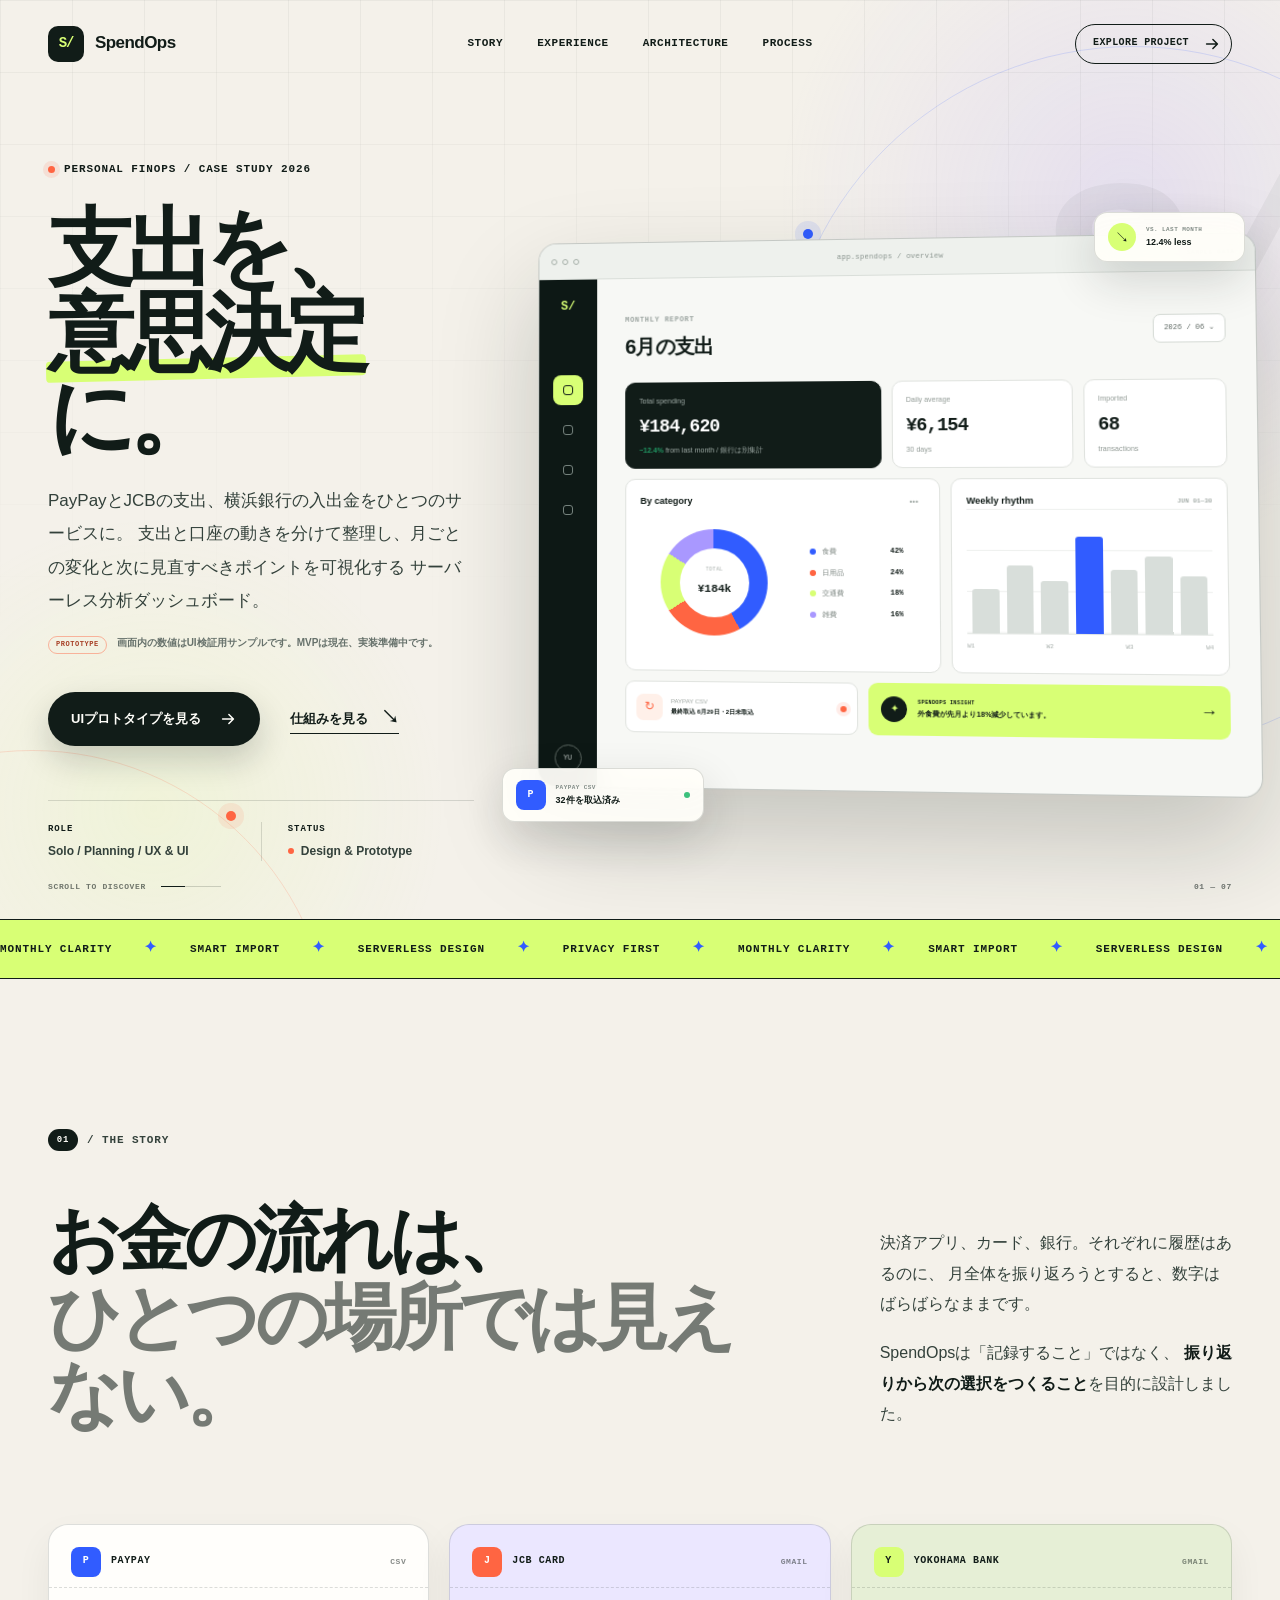
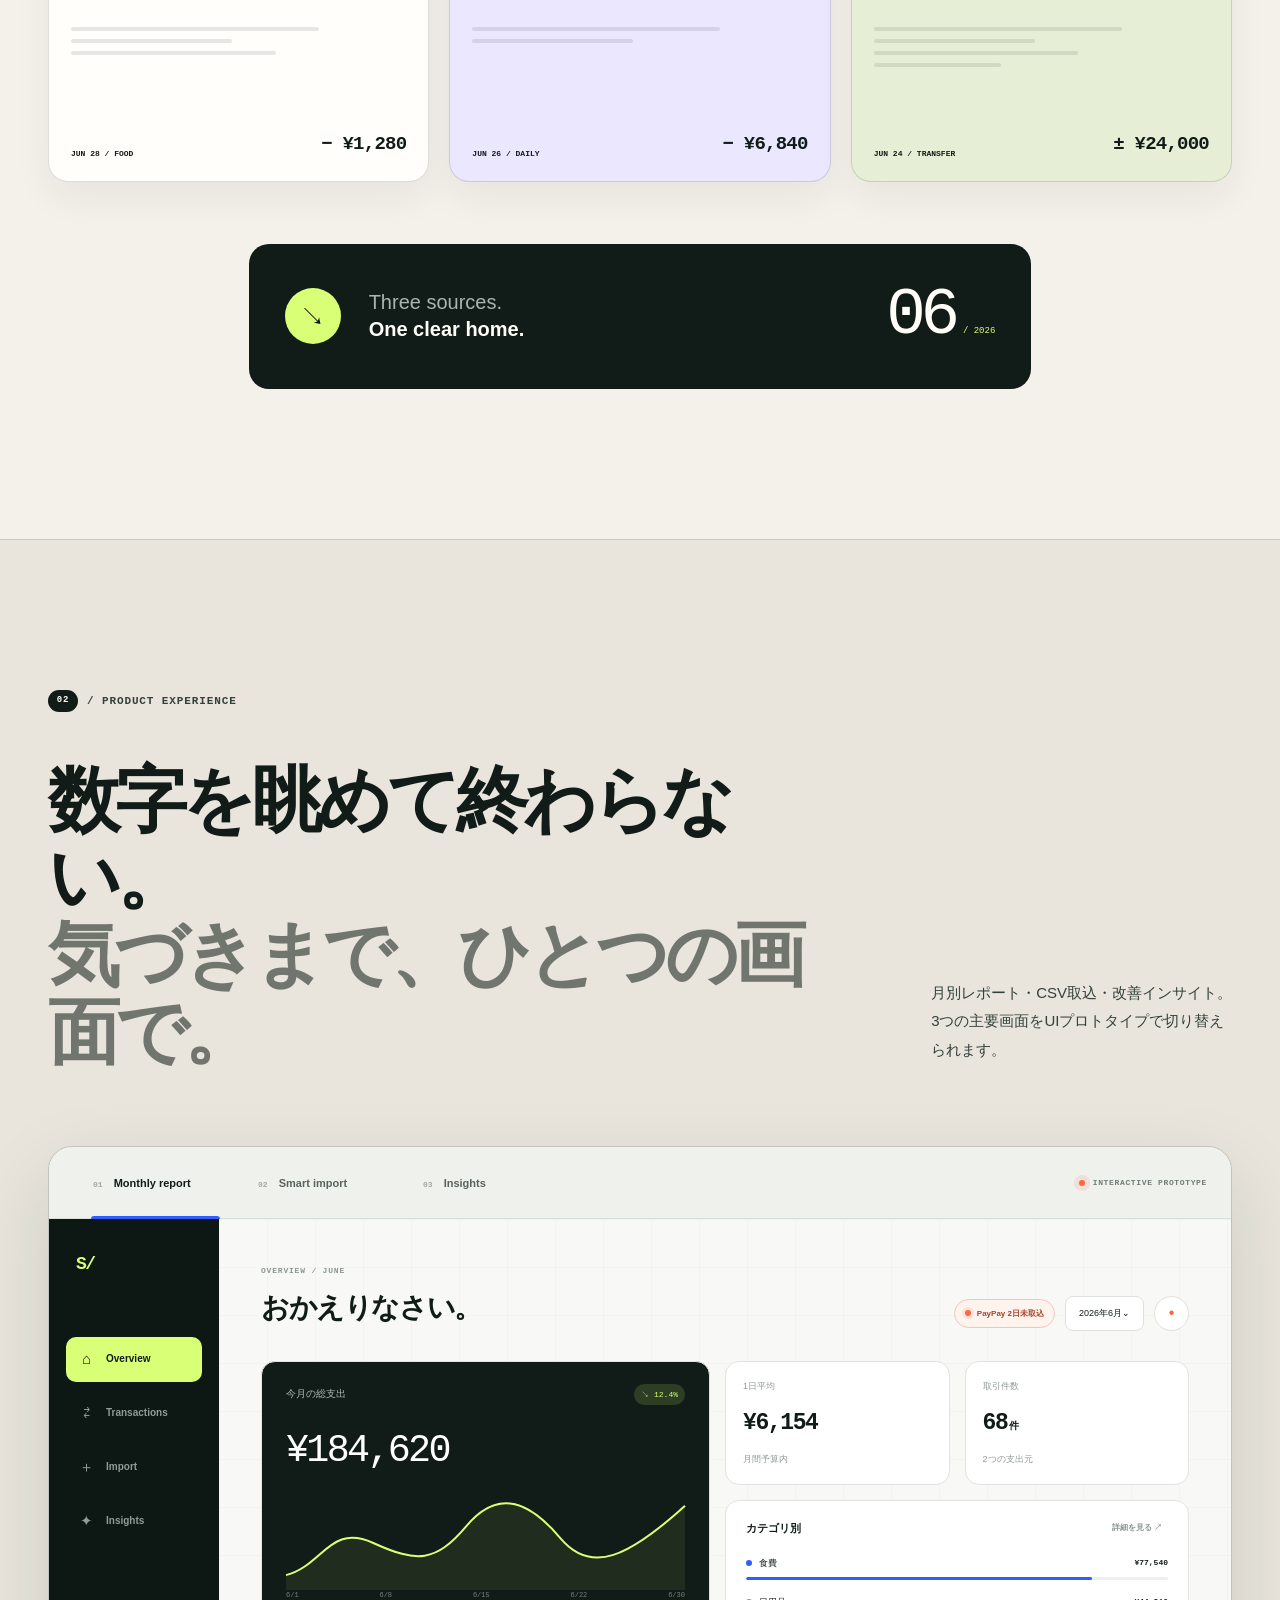
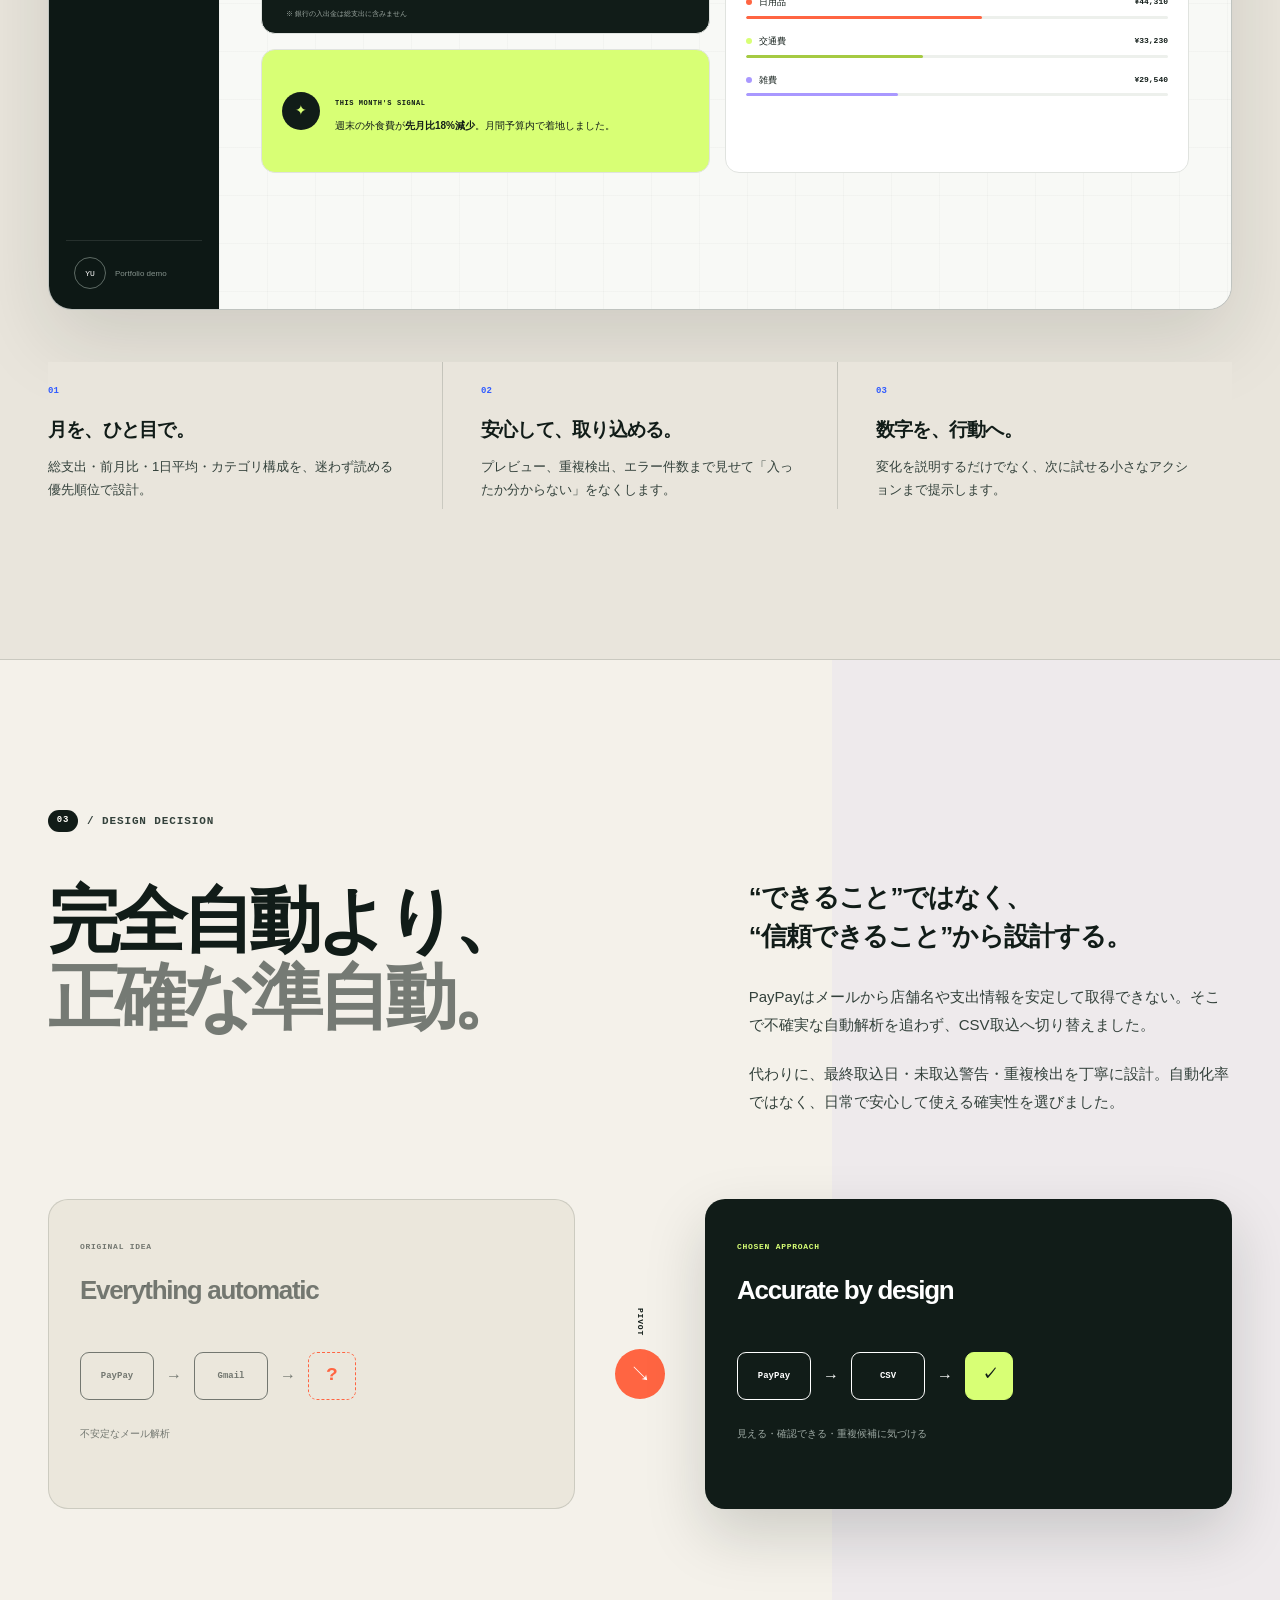
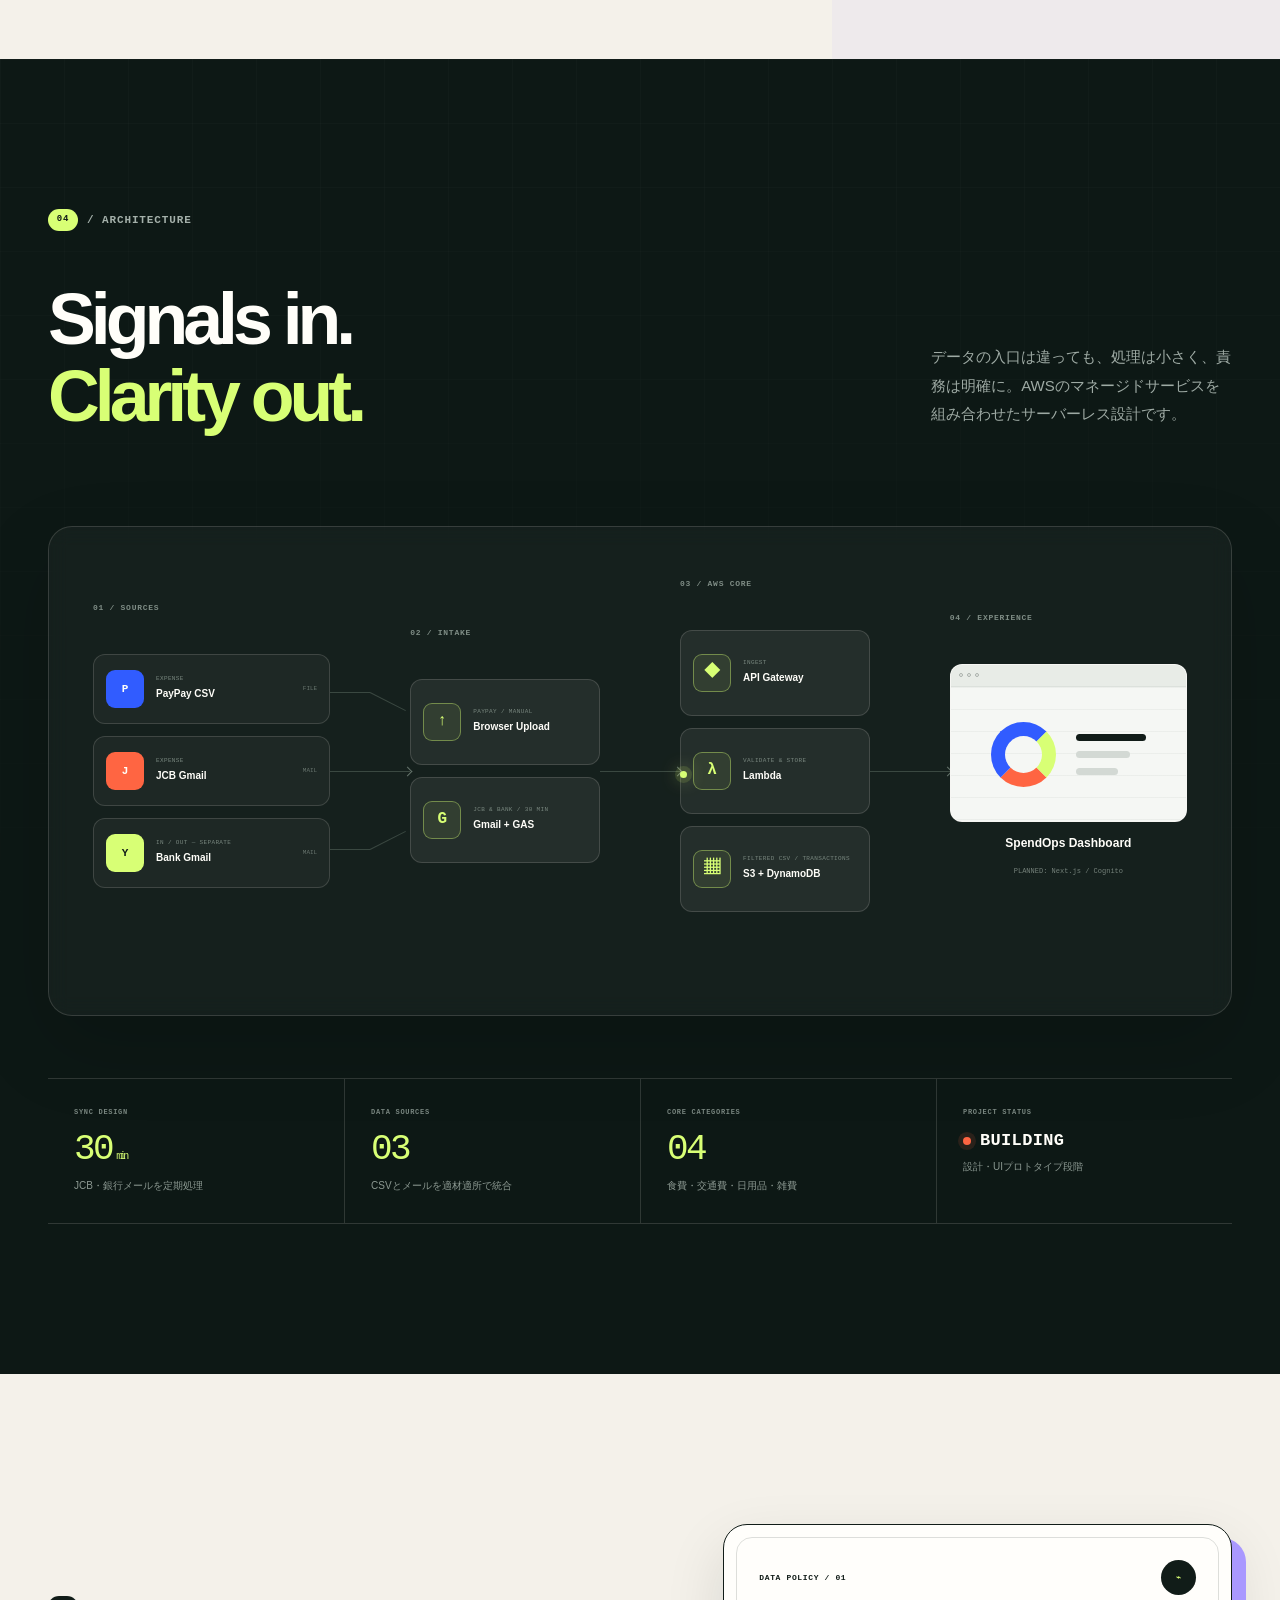
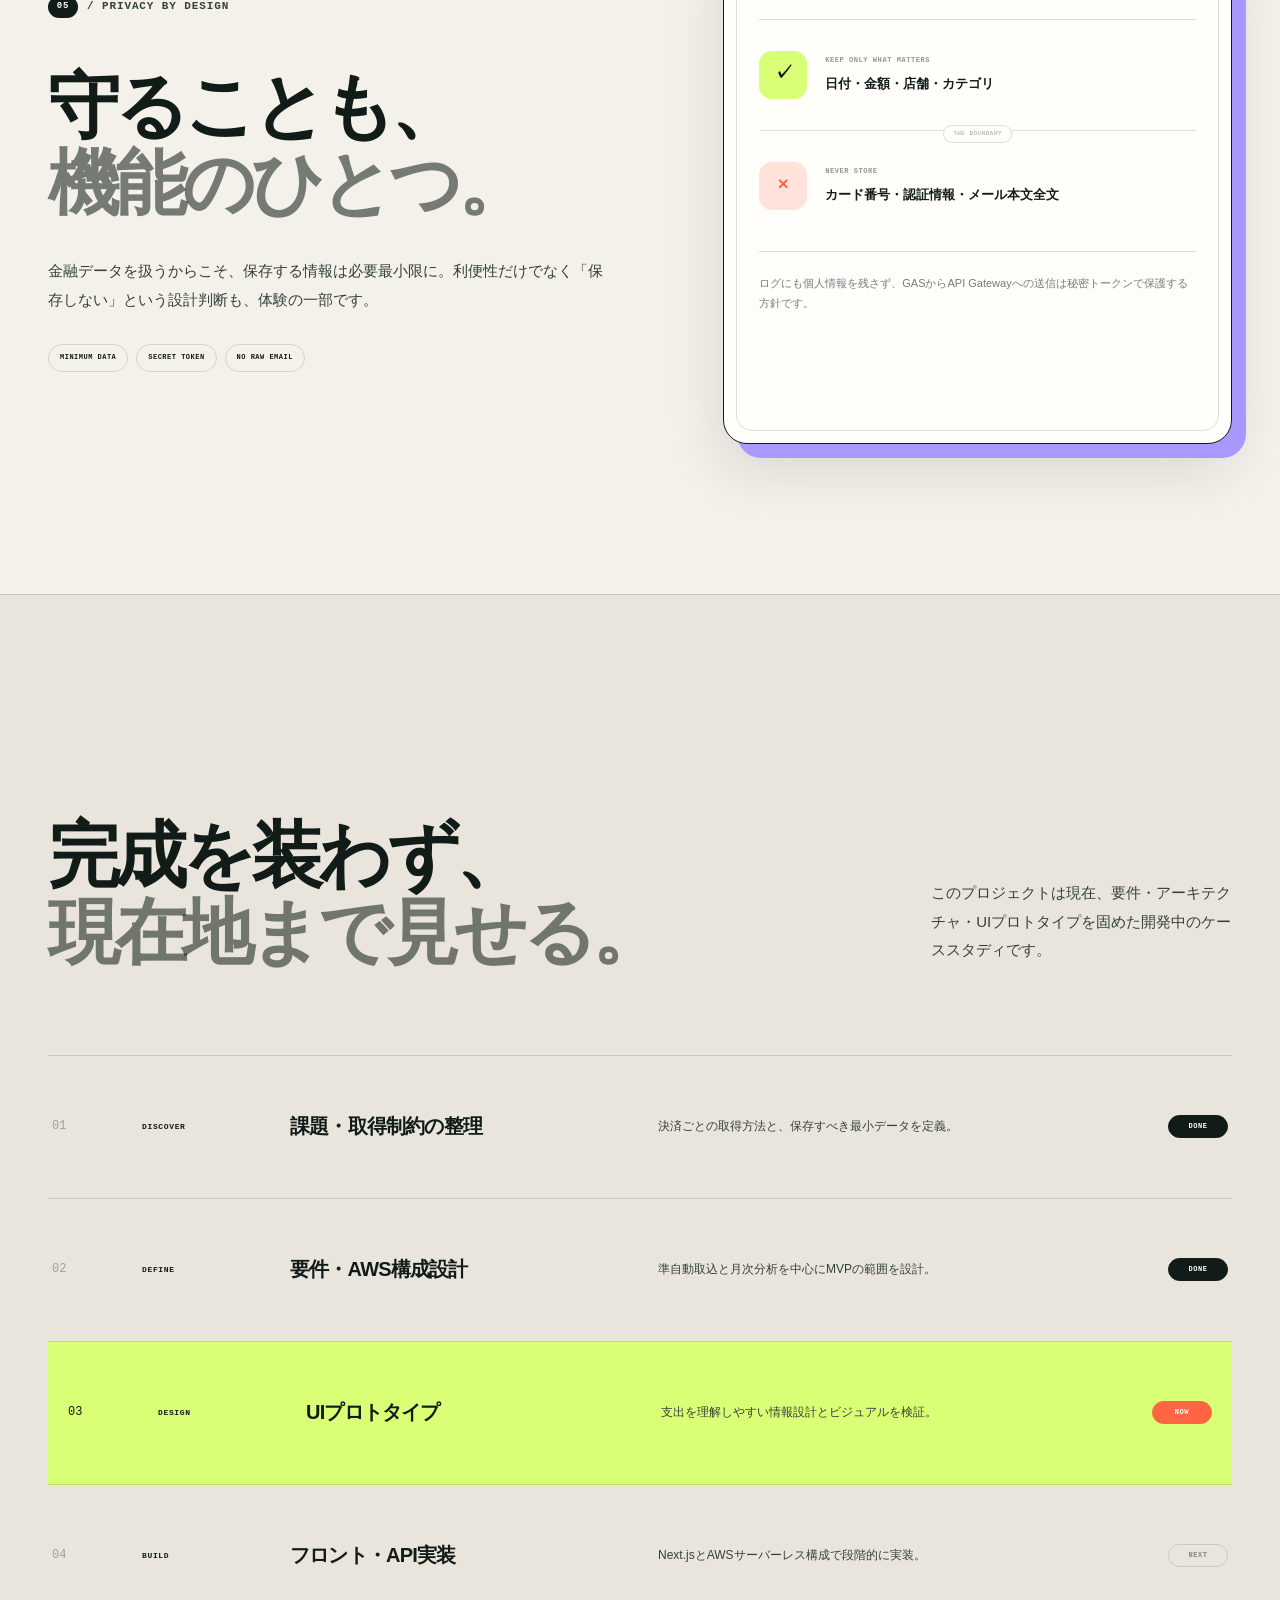
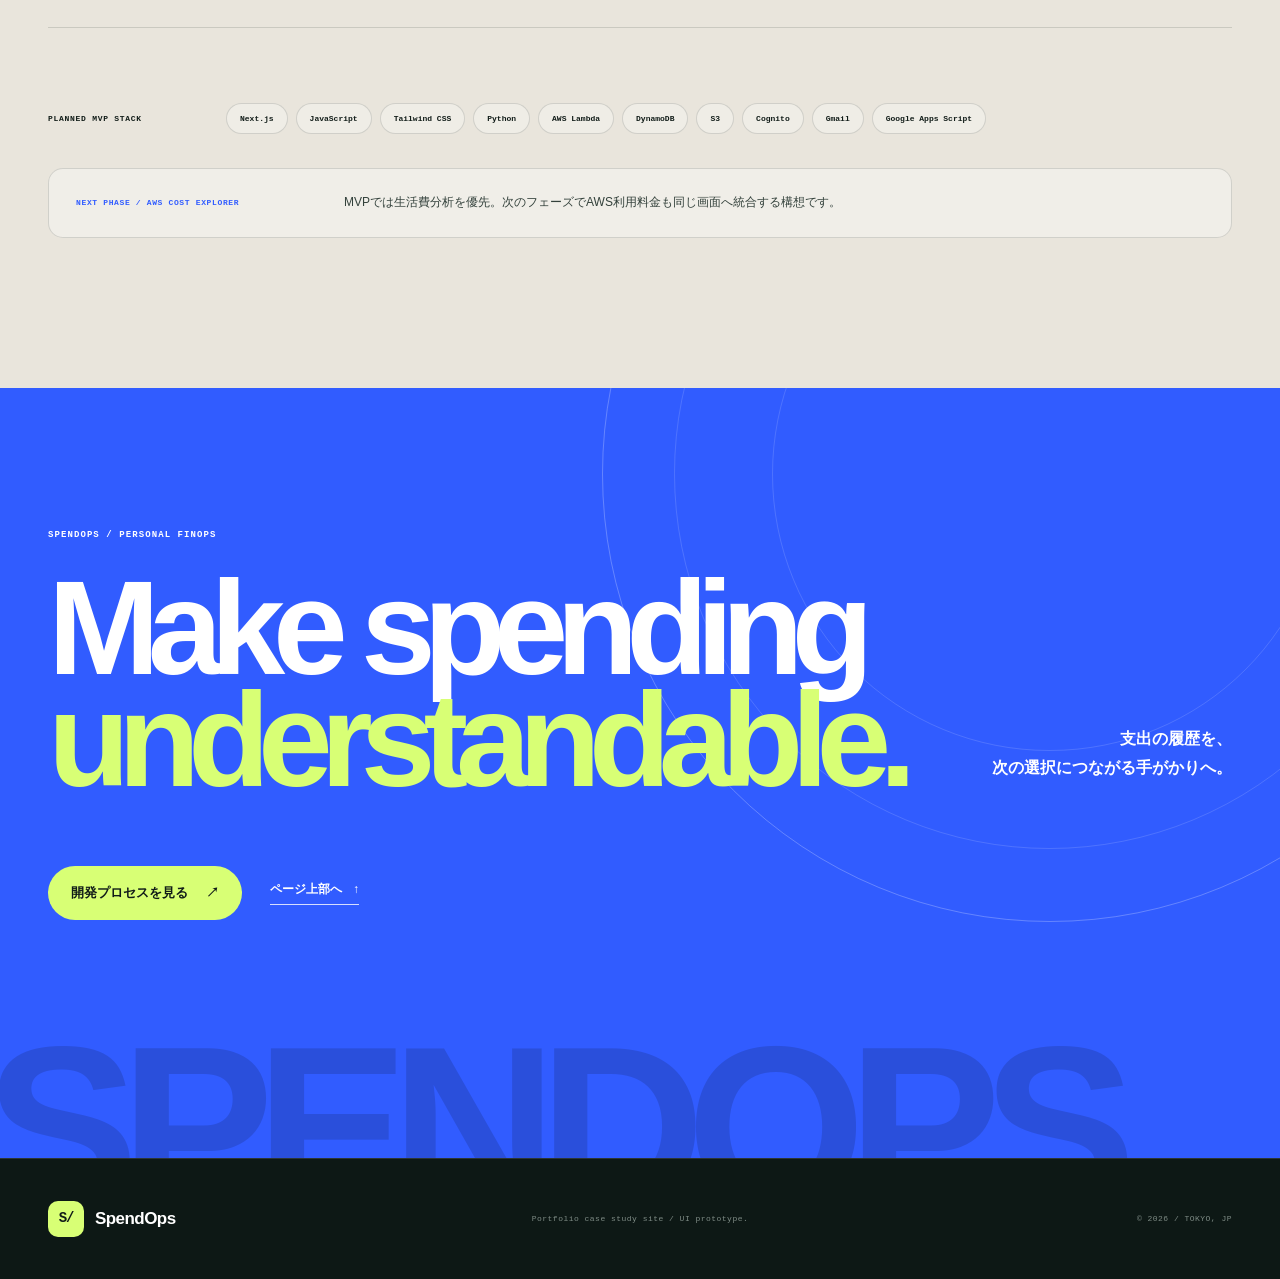
==== portfolio-site/index.html @ e534c03e "AIサイコー" ====
<!doctype html>
<html lang="ja">
  <head>
    <meta charset="UTF-8" />
    <meta name="viewport" content="width=device-width, initial-scale=1.0" />
    <meta
      name="description"
      content="SpendOps Dashboard — 散らばる決済データをひとつに集約し、月ごとの傾向と次の一手を可視化する支出分析ダッシュボード。"
    />
    <meta name="theme-color" content="#f4f1ea" />
    <title>SpendOps Dashboard — Portfolio Case Study</title>
    <link rel="icon" href="data:image/svg+xml,%3Csvg xmlns='http://www.w3.org/2000/svg' viewBox='0 0 64 64'%3E%3Crect width='64' height='64' rx='16' fill='%23111c18'/%3E%3Cpath d='M17 20h30v8H27v6h16v8H27v6h20v8H17V20Z' fill='%23d8ff75'/%3E%3C/svg%3E" />
    <link rel="stylesheet" href="./styles.css" />
    <script src="./script.js" defer></script>
  </head>
  <body>
    <a class="skip-link" href="#main">本文へ移動</a>

    <header class="site-header" data-header>
      <a class="brand" href="#top" aria-label="SpendOps ページ上部へ">
        <span class="brand-mark" aria-hidden="true">S/</span>
        <span class="brand-name">SpendOps</span>
      </a>

      <nav class="global-nav" id="primary-navigation" aria-label="メインナビゲーション" data-nav>
        <a href="#story">Story</a>
        <a href="#experience">Experience</a>
        <a href="#architecture">Architecture</a>
        <a href="#process">Process</a>
      </nav>

      <a class="header-cta" href="#experience">
        <span>Explore project</span>
        <svg viewBox="0 0 20 20" aria-hidden="true">
          <path d="M4 10h11M11 5l5 5-5 5" />
        </svg>
      </a>

      <button class="menu-button" type="button" aria-label="メニューを開く" aria-expanded="false" aria-controls="primary-navigation" data-menu-button>
        <span></span><span></span>
      </button>
    </header>

    <main id="main">
      <section class="hero" id="top" aria-labelledby="hero-title">
        <div class="hero-grid" aria-hidden="true"></div>
        <div class="hero-orbit hero-orbit-one" aria-hidden="true"></div>
        <div class="hero-orbit hero-orbit-two" aria-hidden="true"></div>

        <div class="shell hero-layout">
          <div class="hero-copy">
            <div class="eyebrow hero-enter" style="--delay: 0ms">
              <span class="status-dot"></span>
              PERSONAL FINOPS / CASE STUDY 2026
            </div>

            <h1 id="hero-title" class="hero-title hero-enter" style="--delay: 80ms">
              支出を、<br />
              <span class="title-accent">意思決定</span>に。
            </h1>

            <p class="hero-lead hero-enter" style="--delay: 160ms">
              PayPayとJCBの支出、横浜銀行の入出金をひとつのサービスに。
              支出と口座の動きを分けて整理し、月ごとの変化と次に見直すべきポイントを可視化する
              サーバーレス分析ダッシュボード。
            </p>

            <p class="prototype-note hero-enter" style="--delay: 200ms">
              <span>PROTOTYPE</span> 画面内の数値はUI検証用サンプルです。MVPは現在、実装準備中です。
            </p>

            <div class="hero-actions hero-enter" style="--delay: 240ms">
              <a class="button button-dark" href="#experience">
                UIプロトタイプを見る
                <svg viewBox="0 0 20 20" aria-hidden="true"><path d="M4 10h11M11 5l5 5-5 5" /></svg>
              </a>
              <a class="text-link" href="#architecture">
                <span>仕組みを見る</span>
                <span class="text-link-arrow" aria-hidden="true">↘</span>
              </a>
            </div>

            <dl class="hero-meta hero-enter" style="--delay: 320ms">
              <div>
                <dt>ROLE</dt>
                <dd>Solo / Planning / UX &amp; UI</dd>
              </div>
              <div>
                <dt>STATUS</dt>
                <dd><span class="mini-status"></span> Design &amp; Prototype</dd>
              </div>
            </dl>
          </div>

          <div class="hero-stage hero-enter" style="--delay: 180ms">
            <div class="stage-letter" aria-hidden="true">S/</div>

            <article class="dashboard-window" aria-label="SpendOpsの月別レポート画面サンプル">
              <div class="window-topbar">
                <div class="window-dots" aria-hidden="true"><span></span><span></span><span></span></div>
                <span class="window-address">app.spendops / overview</span>
                <span class="sample-pill">SAMPLE DATA</span>
              </div>

              <div class="dashboard-body">
                <aside class="dashboard-sidebar" aria-hidden="true">
                  <div class="dash-logo">S/</div>
                  <div class="dash-nav">
                    <span class="is-active"><i></i></span>
                    <span><i></i></span>
                    <span><i></i></span>
                    <span><i></i></span>
                  </div>
                  <div class="dash-avatar">YU</div>
                </aside>

                <div class="dashboard-main">
                  <div class="dash-heading">
                    <div>
                      <span class="dash-kicker">MONTHLY REPORT</span>
                      <h2>6月の支出</h2>
                    </div>
                    <button type="button" tabindex="-1" aria-hidden="true">2026 / 06 <span>⌄</span></button>
                  </div>

                  <div class="dash-stats">
                    <div class="dash-stat dash-stat-primary">
                      <span>Total spending</span>
                      <strong>¥184,620</strong>
                      <small><b>−12.4%</b> from last month / 銀行は別集計</small>
                    </div>
                    <div class="dash-stat">
                      <span>Daily average</span>
                      <strong>¥6,154</strong>
                      <small>30 days</small>
                    </div>
                    <div class="dash-stat">
                      <span>Imported</span>
                      <strong>68</strong>
                      <small>transactions</small>
                    </div>
                  </div>

                  <div class="dash-content-grid">
                    <div class="category-panel">
                      <div class="panel-title">
                        <span>By category</span><button type="button" tabindex="-1" aria-hidden="true">•••</button>
                      </div>
                      <div class="category-visual">
                        <div class="donut" aria-label="食費42%、日用品24%、交通費18%、雑費16%">
                          <div><small>TOTAL</small><strong>¥184k</strong></div>
                        </div>
                        <ul class="category-legend">
                          <li><i class="dot-food"></i><span>食費</span><b>42%</b></li>
                          <li><i class="dot-daily"></i><span>日用品</span><b>24%</b></li>
                          <li><i class="dot-travel"></i><span>交通費</span><b>18%</b></li>
                          <li><i class="dot-other"></i><span>雑費</span><b>16%</b></li>
                        </ul>
                      </div>
                    </div>

                    <div class="rhythm-panel">
                      <div class="panel-title"><span>Weekly rhythm</span><small>JUN 01—30</small></div>
                      <div class="mini-bars" aria-label="週ごとの支出推移">
                        <i style="--h: 40%"></i><i style="--h: 62%"></i><i style="--h: 48%"></i>
                        <i class="bar-focus" style="--h: 88%"></i><i style="--h: 58%"></i>
                        <i style="--h: 70%"></i><i style="--h: 52%"></i>
                      </div>
                      <div class="bar-labels"><span>W1</span><span>W2</span><span>W3</span><span>W4</span></div>
                    </div>
                  </div>

                  <div class="dash-bottom-row">
                    <div class="sync-card sync-card-warning">
                      <span class="sync-icon" aria-hidden="true">↻</span>
                      <span><small>PAYPAY CSV</small><b>最終取込 6月29日・2日未取込</b></span>
                      <i></i>
                    </div>
                    <div class="insight-card">
                      <span class="insight-mark" aria-hidden="true">✦</span>
                      <p><small>SPENDOPS INSIGHT</small>外食費が先月より18%減少しています。</p>
                      <span aria-hidden="true">→</span>
                    </div>
                  </div>
                </div>
              </div>
            </article>

            <div class="floating-card floating-card-source">
              <span class="source-icon source-pay">P</span>
              <span><small>PAYPAY CSV</small><strong>32件を取込済み</strong></span>
              <i></i>
            </div>

            <div class="floating-card floating-card-change">
              <span class="change-arrow">↘</span>
              <span><small>VS. LAST MONTH</small><strong>12.4% less</strong></span>
            </div>
          </div>
        </div>

        <div class="shell hero-foot">
          <span>SCROLL TO DISCOVER</span>
          <span class="scroll-line" aria-hidden="true"><i></i></span>
          <span>01 — 07</span>
        </div>
      </section>

      <div class="signal-strip" aria-label="SpendOpsの主要テーマ">
        <div class="signal-track">
          <span>MONTHLY CLARITY</span><i>✦</i><span>SMART IMPORT</span><i>✦</i>
          <span>SERVERLESS DESIGN</span><i>✦</i><span>PRIVACY FIRST</span><i>✦</i>
          <span aria-hidden="true">MONTHLY CLARITY</span><i aria-hidden="true">✦</i>
          <span aria-hidden="true">SMART IMPORT</span><i aria-hidden="true">✦</i>
          <span aria-hidden="true">SERVERLESS DESIGN</span><i aria-hidden="true">✦</i>
          <span aria-hidden="true">PRIVACY FIRST</span><i aria-hidden="true">✦</i>
        </div>
      </div>

      <section class="story section" id="story" aria-labelledby="story-title">
        <div class="shell">
          <div class="section-label reveal"><span>01</span> / THE STORY</div>
          <div class="story-heading-grid">
            <h2 id="story-title" class="display-title reveal">
              お金の流れは、<br />
              <span>ひとつの場所では見えない。</span>
            </h2>
            <div class="story-intro reveal">
              <p>
                決済アプリ、カード、銀行。それぞれに履歴はあるのに、
                月全体を振り返ろうとすると、数字はばらばらなままです。
              </p>
              <p>
                SpendOpsは「記録すること」ではなく、
                <strong>振り返りから次の選択をつくること</strong>を目的に設計しました。
              </p>
            </div>
          </div>

          <div class="fragment-grid">
            <article class="fragment-card fragment-paypay reveal">
              <div class="fragment-top"><span class="source-icon source-pay">P</span><span>PAYPAY</span><small>CSV</small></div>
              <div class="receipt-lines" aria-hidden="true"><i></i><i></i><i></i></div>
              <div class="fragment-amount"><small>JUN 28 / FOOD</small><strong>− ¥1,280</strong></div>
            </article>

            <article class="fragment-card fragment-jcb reveal">
              <div class="fragment-top"><span class="source-icon source-card">J</span><span>JCB CARD</span><small>GMAIL</small></div>
              <div class="receipt-lines" aria-hidden="true"><i></i><i></i></div>
              <div class="fragment-amount"><small>JUN 26 / DAILY</small><strong>− ¥6,840</strong></div>
            </article>

            <article class="fragment-card fragment-bank reveal">
              <div class="fragment-top"><span class="source-icon source-bank">Y</span><span>YOKOHAMA BANK</span><small>GMAIL</small></div>
              <div class="receipt-lines" aria-hidden="true"><i></i><i></i><i></i><i></i></div>
              <div class="fragment-amount"><small>JUN 24 / TRANSFER</small><strong>± ¥24,000</strong></div>
            </article>

            <div class="fragment-result reveal">
              <span class="result-arrow" aria-hidden="true">↘</span>
              <p>Three sources.<br /><strong>One clear home.</strong></p>
              <div class="result-number"><span>06</span><small>/ 2026</small></div>
            </div>
          </div>
        </div>
      </section>

      <section class="experience section" id="experience" aria-labelledby="experience-title">
        <div class="shell">
          <div class="section-label reveal"><span>02</span> / PRODUCT EXPERIENCE</div>
          <div class="experience-heading">
            <h2 id="experience-title" class="display-title reveal">数字を眺めて終わらない。<br /><span>気づきまで、ひとつの画面で。</span></h2>
            <p class="reveal">月別レポート・CSV取込・改善インサイト。<br />3つの主要画面をUIプロトタイプで切り替えられます。</p>
          </div>

          <div class="product-demo reveal" data-product-demo>
            <div class="demo-toolbar">
              <div class="demo-tabs" role="tablist" aria-label="画面サンプルの切り替え">
                <button type="button" role="tab" aria-selected="true" aria-controls="panel-report" id="tab-report" data-demo-tab="report">
                  <span>01</span> Monthly report
                </button>
                <button type="button" role="tab" aria-selected="false" aria-controls="panel-import" id="tab-import" tabindex="-1" data-demo-tab="import">
                  <span>02</span> Smart import
                </button>
                <button type="button" role="tab" aria-selected="false" aria-controls="panel-insight" id="tab-insight" tabindex="-1" data-demo-tab="insight">
                  <span>03</span> Insights
                </button>
              </div>
              <span class="prototype-label"><i></i> INTERACTIVE PROTOTYPE</span>
            </div>

            <div class="demo-canvas">
              <aside class="demo-sidebar" aria-label="アプリ内ナビゲーション（画面サンプル）">
                <div class="demo-side-brand">S/</div>
                <button class="is-active" type="button" tabindex="-1" aria-hidden="true"><span>⌂</span><small>Overview</small></button>
                <button type="button" tabindex="-1" aria-hidden="true"><span>⇄</span><small>Transactions</small></button>
                <button type="button" tabindex="-1" aria-hidden="true"><span>＋</span><small>Import</small></button>
                <button type="button" tabindex="-1" aria-hidden="true"><span>✦</span><small>Insights</small></button>
                <div class="demo-side-bottom"><span>YU</span><small>Portfolio demo</small></div>
              </aside>

              <div class="demo-screen">
                <section class="demo-panel is-active" id="panel-report" role="tabpanel" aria-labelledby="tab-report" data-demo-panel="report">
                  <div class="screen-header">
                    <div><span>OVERVIEW / JUNE</span><h3>おかえりなさい。</h3></div>
                    <div class="screen-actions"><span class="import-warning"><i></i>PayPay 2日未取込</span><button type="button" tabindex="-1" aria-hidden="true">2026年6月⌄</button><span class="bell">•</span></div>
                  </div>
                  <div class="report-grid">
                    <article class="report-total">
                      <div><span>今月の総支出</span><small class="trend-down">↘ 12.4%</small></div>
                      <strong>¥184,620</strong>
                      <div class="sparkline" aria-label="月内の支出推移"><svg viewBox="0 0 320 80" preserveAspectRatio="none"><path class="spark-fill" d="M0 68 C30 60 35 26 70 42 S120 58 145 28 S195 8 220 38 S275 53 320 12 L320 80 L0 80 Z"/><path class="spark-line" d="M0 68 C30 60 35 26 70 42 S120 58 145 28 S195 8 220 38 S275 53 320 12"/></svg></div>
                      <div class="spark-labels"><span>6/1</span><span>6/8</span><span>6/15</span><span>6/22</span><span>6/30</span></div>
                      <small class="report-scope-note">※ 銀行の入出金は総支出に含みません</small>
                    </article>
                    <article class="report-mini"><span>1日平均</span><strong>¥6,154</strong><small>月間予算内</small></article>
                    <article class="report-mini"><span>取引件数</span><strong>68<em>件</em></strong><small>2つの支出元</small></article>
                    <article class="report-categories">
                      <div class="card-heading"><span>カテゴリ別</span><button type="button" tabindex="-1" aria-hidden="true">詳細を見る ↗</button></div>
                      <div class="category-list">
                        <div><span><i class="cat-food"></i>食費</span><b>¥77,540</b><em style="--w: 82%"></em></div>
                        <div><span><i class="cat-daily"></i>日用品</span><b>¥44,310</b><em style="--w: 56%"></em></div>
                        <div><span><i class="cat-travel"></i>交通費</span><b>¥33,230</b><em style="--w: 42%"></em></div>
                        <div><span><i class="cat-other"></i>雑費</span><b>¥29,540</b><em style="--w: 36%"></em></div>
                      </div>
                    </article>
                    <article class="report-insight">
                      <span class="insight-mark">✦</span>
                      <div><small>THIS MONTH'S SIGNAL</small><p>週末の外食費が<strong>先月比18%減少</strong>。月間予算内で着地しました。</p></div>
                    </article>
                  </div>
                </section>

                <section class="demo-panel" id="panel-import" role="tabpanel" aria-labelledby="tab-import" data-demo-panel="import" hidden>
                  <div class="screen-header">
                    <div><span>DATA / IMPORT</span><h3>PayPay CSVを取り込む</h3></div>
                    <span class="import-history-link">取込履歴 12件 ↗</span>
                  </div>
                  <div class="import-layout">
                    <div class="drop-zone">
                      <div class="upload-illustration" aria-hidden="true"><span>CSV</span><i>↑</i></div>
                      <h4>ファイルをドロップ</h4>
                      <p>または、ファイルを選択してください</p>
                      <button type="button" tabindex="-1" aria-hidden="true">CSVを選択</button>
                      <small>PAYPAY TRANSACTION CSV</small>
                    </div>
                    <div class="import-guide">
                      <span>BEFORE YOU IMPORT</span>
                      <h4>取り込む前に、<br />内容を確認できます。</h4>
                      <ul><li><i>✓</i> 日付・金額・店舗名をプレビュー</li><li><i>✓</i> 重複候補を自動検出</li><li><i>✓</i> エラー行だけを切り分け</li></ul>
                    </div>
                    <div class="import-status-row">
                      <article><span class="status-symbol success">✓</span><span><small>SUCCESS</small><strong>32</strong></span><em>取込成功</em></article>
                      <article><span class="status-symbol duplicate">≋</span><span><small>DUPLICATE</small><strong>3</strong></span><em>重複候補を検出</em></article>
                      <article><span class="status-symbol error">!</span><span><small>ERROR</small><strong>1</strong></span><em>要確認</em></article>
                    </div>
                  </div>
                </section>

                <section class="demo-panel" id="panel-insight" role="tabpanel" aria-labelledby="tab-insight" data-demo-panel="insight" hidden>
                  <div class="screen-header">
                    <div><span>ANALYSIS / SIGNALS</span><h3>今月の気づき</h3></div>
                    <span class="analysis-period">JUN 01 — 30</span>
                  </div>
                  <div class="insights-layout">
                    <article class="insight-hero-card">
                      <div class="insight-orb"><span>−18%</span><small>DINING OUT</small></div>
                      <div><span>GOOD SIGNAL</span><h4>外食費が、<br />いいペースです。</h4><p>先月の同じ時点と比べて、外食費が¥8,420減少しています。</p></div>
                    </article>
                    <article class="insight-action-card">
                      <span>NEXT ACTION</span><h4>次月は週2回の自炊で、<br />月間目標へ。</h4><div class="goal-meter"><i></i></div><div><small>6月 ¥77,540</small><small>7月目標 ¥72,000</small></div>
                    </article>
                    <article class="insight-pattern-card">
                      <div class="card-heading"><span>支出のリズム</span><small>WEEKLY</small></div>
                      <div class="pattern-days"><i style="--v:.4"><small>M</small></i><i style="--v:.56"><small>T</small></i><i style="--v:.35"><small>W</small></i><i style="--v:.65"><small>T</small></i><i style="--v:.82"><small>F</small></i><i class="peak" style="--v:1"><small>S</small></i><i style="--v:.7"><small>S</small></i></div>
                      <p>土曜日の支出が平均より<strong>24%高い</strong>傾向です。</p>
                    </article>
                  </div>
                </section>
              </div>
            </div>
          </div>

          <div class="feature-notes">
            <article class="reveal"><span>01</span><h3>月を、ひと目で。</h3><p>総支出・前月比・1日平均・カテゴリ構成を、迷わず読める優先順位で設計。</p></article>
            <article class="reveal"><span>02</span><h3>安心して、取り込める。</h3><p>プレビュー、重複検出、エラー件数まで見せて「入ったか分からない」をなくします。</p></article>
            <article class="reveal"><span>03</span><h3>数字を、行動へ。</h3><p>変化を説明するだけでなく、次に試せる小さなアクションまで提示します。</p></article>
          </div>
        </div>
      </section>

      <section class="decision section" aria-labelledby="decision-title">
        <div class="shell decision-grid">
          <div>
            <div class="section-label reveal"><span>03</span> / DESIGN DECISION</div>
            <h2 id="decision-title" class="display-title reveal">完全自動より、<br /><span>正確な準自動。</span></h2>
          </div>
          <div class="decision-copy reveal">
            <p class="decision-lead">“できること”ではなく、<br />“信頼できること”から設計する。</p>
            <p>PayPayはメールから店舗名や支出情報を安定して取得できない。そこで不確実な自動解析を追わず、CSV取込へ切り替えました。</p>
            <p>代わりに、最終取込日・未取込警告・重複検出を丁寧に設計。自動化率ではなく、日常で安心して使える確実性を選びました。</p>
          </div>
        </div>
        <div class="shell tradeoff-visual reveal">
          <div class="tradeoff-old">
            <span>ORIGINAL IDEA</span>
            <h3>Everything automatic</h3>
            <div class="old-flow"><i>PayPay</i><b>→</b><i>Gmail</i><b>→</b><i class="uncertain">?</i></div>
            <small>不安定なメール解析</small>
          </div>
          <div class="tradeoff-pivot"><span>PIVOT</span><i>↘</i></div>
          <div class="tradeoff-new">
            <span>CHOSEN APPROACH</span>
            <h3>Accurate by design</h3>
            <div class="new-flow"><i>PayPay</i><b>→</b><i>CSV</i><b>→</b><i class="certain">✓</i></div>
            <small>見える・確認できる・重複候補に気づける</small>
          </div>
        </div>
      </section>

      <section class="architecture section" id="architecture" aria-labelledby="architecture-title">
        <div class="architecture-grid-bg" aria-hidden="true"></div>
        <div class="shell">
          <div class="architecture-heading">
            <div>
              <div class="section-label section-label-light reveal"><span>04</span> / ARCHITECTURE</div>
              <h2 id="architecture-title" class="display-title reveal">Signals in.<br /><span>Clarity out.</span></h2>
            </div>
            <p class="reveal">データの入口は違っても、処理は小さく、責務は明確に。AWSのマネージドサービスを組み合わせたサーバーレス設計です。</p>
          </div>

          <div class="architecture-map reveal" aria-label="SpendOpsのシステム構成図">
            <div class="flow-column source-column">
              <span class="flow-label">01 / SOURCES</span>
              <article><span class="arch-icon arch-pay">P</span><div><small>EXPENSE</small><strong>PayPay CSV</strong></div><i>FILE</i></article>
              <article><span class="arch-icon arch-card">J</span><div><small>EXPENSE</small><strong>JCB Gmail</strong></div><i>MAIL</i></article>
              <article><span class="arch-icon arch-bank">Y</span><div><small>IN / OUT — SEPARATE</small><strong>Bank Gmail</strong></div><i>MAIL</i></article>
            </div>

            <div class="flow-connector connector-one" aria-hidden="true"><span></span><span></span><span></span><b></b></div>

            <div class="flow-column intake-column">
              <span class="flow-label">02 / INTAKE</span>
              <article class="arch-service"><span class="aws-cube">↑</span><div><small>PAYPAY / MANUAL</small><strong>Browser Upload</strong></div></article>
              <article class="arch-service"><span class="aws-cube">G</span><div><small>JCB &amp; BANK / 30 MIN</small><strong>Gmail + GAS</strong></div></article>
              <span class="flow-pulse" aria-hidden="true"></span>
            </div>

            <div class="flow-connector connector-two" aria-hidden="true"><b></b></div>

            <div class="flow-column data-column">
              <span class="flow-label">03 / AWS CORE</span>
              <article class="arch-service"><span class="aws-cube">◆</span><div><small>INGEST</small><strong>API Gateway</strong></div></article>
              <article class="arch-service"><span class="aws-cube">λ</span><div><small>VALIDATE &amp; STORE</small><strong>Lambda</strong></div></article>
              <article class="arch-service arch-storage"><span class="aws-cube">▦</span><div><small>FILTERED CSV / TRANSACTIONS</small><strong>S3 + DynamoDB</strong></div></article>
            </div>

            <div class="flow-connector connector-three" aria-hidden="true"><b></b></div>

            <div class="flow-column view-column">
              <span class="flow-label">04 / EXPERIENCE</span>
              <article class="arch-view">
                <div class="arch-view-top"><i></i><i></i><i></i></div>
                <div class="arch-view-body"><span class="mini-donut"></span><div><i></i><i></i><i></i></div></div>
              </article>
              <strong>SpendOps Dashboard</strong>
              <small>PLANNED: Next.js / Cognito</small>
            </div>
          </div>

          <div class="architecture-meta">
            <div class="reveal"><span>SYNC DESIGN</span><strong>30<small>min</small></strong><p>JCB・銀行メールを定期処理</p></div>
            <div class="reveal"><span>DATA SOURCES</span><strong>03</strong><p>CSVとメールを適材適所で統合</p></div>
            <div class="reveal"><span>CORE CATEGORIES</span><strong>04</strong><p>食費・交通費・日用品・雑費</p></div>
            <div class="reveal architecture-status"><span>PROJECT STATUS</span><strong><i></i> BUILDING</strong><p>設計・UIプロトタイプ段階</p></div>
          </div>
        </div>
      </section>

      <section class="privacy section" aria-labelledby="privacy-title">
        <div class="shell privacy-layout">
          <div class="privacy-copy">
            <div class="section-label reveal"><span>05</span> / PRIVACY BY DESIGN</div>
            <h2 id="privacy-title" class="display-title reveal">守ることも、<br /><span>機能のひとつ。</span></h2>
            <p class="reveal">金融データを扱うからこそ、保存する情報は必要最小限に。利便性だけでなく「保存しない」という設計判断も、体験の一部です。</p>
            <div class="privacy-tags reveal"><span>MINIMUM DATA</span><span>SECRET TOKEN</span><span>NO RAW EMAIL</span></div>
          </div>

          <div class="privacy-card reveal">
            <div class="privacy-card-head"><span>DATA POLICY / 01</span><i class="privacy-lock">⌁</i></div>
            <div class="policy-row policy-keep"><span class="policy-symbol">✓</span><div><small>KEEP ONLY WHAT MATTERS</small><strong>日付・金額・店舗・カテゴリ</strong></div></div>
            <div class="policy-divider"><span>THE BOUNDARY</span></div>
            <div class="policy-row policy-never"><span class="policy-symbol">×</span><div><small>NEVER STORE</small><strong>カード番号・認証情報・メール本文全文</strong></div></div>
            <p>ログにも個人情報を残さず、GASからAPI Gatewayへの送信は秘密トークンで保護する方針です。</p>
          </div>
        </div>
      </section>

      <section class="process section" id="process" aria-labelledby="process-title">
        <div class="shell">
          <div class="process-heading">
            <div>
              <div class="section-label reveal"><span>06</span> / PROCESS &amp; SCOPE</div>
              <h2 id="process-title" class="display-title reveal">完成を装わず、<br /><span>現在地まで見せる。</span></h2>
            </div>
            <p class="reveal">このプロジェクトは現在、要件・アーキテクチャ・UIプロトタイプを固めた開発中のケーススタディです。</p>
          </div>

          <ol class="process-list">
            <li class="is-done reveal"><span>01</span><div><small>DISCOVER</small><h3>課題・取得制約の整理</h3><p>決済ごとの取得方法と、保存すべき最小データを定義。</p></div><b>DONE</b></li>
            <li class="is-done reveal"><span>02</span><div><small>DEFINE</small><h3>要件・AWS構成設計</h3><p>準自動取込と月次分析を中心にMVPの範囲を設計。</p></div><b>DONE</b></li>
            <li class="is-current reveal"><span>03</span><div><small>DESIGN</small><h3>UIプロトタイプ</h3><p>支出を理解しやすい情報設計とビジュアルを検証。</p></div><b>NOW</b></li>
            <li class="reveal"><span>04</span><div><small>BUILD</small><h3>フロント・API実装</h3><p>Next.jsとAWSサーバーレス構成で段階的に実装。</p></div><b>NEXT</b></li>
          </ol>

          <div class="stack-row reveal">
            <span class="stack-label">PLANNED MVP STACK</span>
            <div><span>Next.js</span><span>JavaScript</span><span>Tailwind CSS</span><span>Python</span><span>AWS Lambda</span><span>DynamoDB</span><span>S3</span><span>Cognito</span><span>Gmail</span><span>Google Apps Script</span></div>
          </div>
          <div class="next-phase reveal"><span>NEXT PHASE / AWS COST EXPLORER</span><p>MVPでは生活費分析を優先。次のフェーズでAWS利用料金も同じ画面へ統合する構想です。</p></div>
        </div>
      </section>

      <section class="closing" aria-labelledby="closing-title">
        <div class="closing-orbit" aria-hidden="true"></div>
        <div class="shell closing-inner">
          <span class="closing-kicker reveal">SPENDOPS / PERSONAL FINOPS</span>
          <h2 id="closing-title" class="reveal">Make spending<br /><em>understandable.</em></h2>
          <p class="reveal">支出の履歴を、<br />次の選択につながる手がかりへ。</p>
          <div class="closing-actions reveal">
            <a class="button button-lime" href="#process">開発プロセスを見る <span>↗</span></a>
            <a class="closing-link" href="#top">ページ上部へ <span>↑</span></a>
          </div>
        </div>
        <div class="closing-word" aria-hidden="true">SPENDOPS</div>
      </section>
    </main>

    <footer class="site-footer">
      <div class="shell">
        <a class="brand footer-brand" href="#top"><span class="brand-mark">S/</span><span class="brand-name">SpendOps</span></a>
        <p>Portfolio case study site / UI prototype.</p>
        <span>© <span data-year>2026</span> / TOKYO, JP</span>
      </div>
    </footer>
  </body>
</html>
---- portfolio-site/styles.css ----
@charset "UTF-8";

:root {
  --paper: #f4f1ea;
  --paper-deep: #ebe7dc;
  --ink: #111c18;
  --ink-soft: #33413b;
  --forest: #0d1815;
  --forest-2: #15231e;
  --cobalt: #315cff;
  --coral: #ff6542;
  --lime: #d8ff75;
  --lavender: #a998ff;
  --sand: #ded8ca;
  --white: #fffef9;
  --line: rgba(17, 28, 24, 0.14);
  --line-light: rgba(244, 241, 234, 0.15);
  --shadow: 0 24px 70px rgba(24, 33, 29, 0.13);
  --radius: 20px;
  --font-sans: "Helvetica Neue", "Hiragino Sans", "Yu Gothic UI", "Yu Gothic", Meiryo, sans-serif;
  --font-mono: "SFMono-Regular", Consolas, "Liberation Mono", monospace;
}

*,
*::before,
*::after {
  box-sizing: border-box;
}

html {
  scroll-behavior: smooth;
  scroll-padding-top: 96px;
}

body {
  margin: 0;
  background: var(--paper);
  color: var(--ink);
  font-family: var(--font-sans);
  font-size: 16px;
  line-height: 1.65;
  overflow-x: hidden;
  text-rendering: optimizeLegibility;
  -webkit-font-smoothing: antialiased;
}

body.menu-open {
  overflow: hidden;
}

::selection {
  background: var(--cobalt);
  color: #fff;
}

a {
  color: inherit;
  text-decoration: none;
}

button,
input {
  color: inherit;
  font: inherit;
}

button {
  border: 0;
}

svg {
  display: block;
}

.skip-link {
  position: fixed;
  top: 12px;
  left: 12px;
  z-index: 999;
  padding: 10px 16px;
  border-radius: 999px;
  background: var(--ink);
  color: var(--white);
  font-size: 13px;
  transform: translateY(-140%);
  transition: transform 0.2s ease;
}

.skip-link:focus {
  transform: translateY(0);
}

.shell {
  position: relative;
  width: min(1360px, calc(100% - 96px));
  margin-inline: auto;
}

.section {
  position: relative;
  padding: 150px 0;
}

.site-header {
  position: fixed;
  top: 0;
  left: 0;
  z-index: 100;
  display: grid;
  grid-template-columns: 1fr auto 1fr;
  align-items: center;
  width: 100%;
  min-height: 88px;
  padding: 18px 48px;
  border-bottom: 1px solid transparent;
  transition: min-height 0.3s ease, background 0.3s ease, border-color 0.3s ease, backdrop-filter 0.3s ease;
}

.site-header.is-scrolled {
  min-height: 72px;
  background: rgba(244, 241, 234, 0.88);
  border-bottom-color: var(--line);
  -webkit-backdrop-filter: blur(18px);
  backdrop-filter: blur(18px);
}

.brand {
  display: inline-flex;
  align-items: center;
  gap: 11px;
  width: max-content;
  font-weight: 700;
  letter-spacing: -0.035em;
}

.brand-mark {
  display: grid;
  place-items: center;
  width: 36px;
  height: 36px;
  border-radius: 10px;
  background: var(--ink);
  color: var(--lime);
  font-family: var(--font-mono);
  font-size: 14px;
  font-weight: 800;
  letter-spacing: -0.08em;
}

.brand-name {
  font-size: 17px;
}

.global-nav {
  display: flex;
  align-items: center;
  gap: 34px;
}

.global-nav a {
  position: relative;
  font-family: var(--font-mono);
  font-size: 11px;
  font-weight: 700;
  letter-spacing: 0.05em;
  text-transform: uppercase;
}

.global-nav a::after {
  position: absolute;
  bottom: -6px;
  left: 0;
  width: 100%;
  height: 1px;
  background: var(--ink);
  content: "";
  transform: scaleX(0);
  transform-origin: right;
  transition: transform 0.25s ease;
}

.global-nav a:hover::after,
.global-nav a:focus-visible::after {
  transform: scaleX(1);
  transform-origin: left;
}

.header-cta {
  display: inline-flex;
  align-items: center;
  justify-self: end;
  gap: 14px;
  padding: 10px 10px 10px 17px;
  border: 1px solid var(--ink);
  border-radius: 999px;
  font-family: var(--font-mono);
  font-size: 10px;
  font-weight: 700;
  letter-spacing: 0.04em;
  text-transform: uppercase;
  transition: background 0.2s ease, color 0.2s ease;
}

.header-cta svg,
.button svg {
  width: 18px;
  height: 18px;
  fill: none;
  stroke: currentColor;
  stroke-linecap: round;
  stroke-linejoin: round;
  stroke-width: 1.7;
}

.header-cta:hover,
.header-cta:focus-visible {
  background: var(--ink);
  color: var(--white);
}

.menu-button {
  display: none;
  width: 42px;
  height: 42px;
  border: 1px solid var(--line);
  border-radius: 50%;
  background: transparent;
}

.menu-button span {
  position: absolute;
  left: 12px;
  width: 16px;
  height: 1px;
  background: currentColor;
  transition: transform 0.25s ease;
}

.menu-button span:first-child {
  transform: translateY(-3px);
}

.menu-button span:last-child {
  transform: translateY(3px);
}

.menu-button[aria-expanded="true"] span:first-child {
  transform: rotate(45deg);
}

.menu-button[aria-expanded="true"] span:last-child {
  transform: rotate(-45deg);
}

.hero {
  position: relative;
  display: flex;
  min-height: 100svh;
  padding: 150px 0 58px;
  overflow: hidden;
  background:
    radial-gradient(circle at 88% 22%, rgba(169, 152, 255, 0.2), transparent 26%),
    radial-gradient(circle at 12% 88%, rgba(216, 255, 117, 0.15), transparent 21%),
    var(--paper);
}

.hero-grid {
  position: absolute;
  inset: 0;
  opacity: 0.34;
  background-image:
    linear-gradient(var(--line) 1px, transparent 1px),
    linear-gradient(90deg, var(--line) 1px, transparent 1px);
  background-size: 72px 72px;
  -webkit-mask-image: linear-gradient(to bottom, #000 0%, transparent 72%);
  mask-image: linear-gradient(to bottom, #000 0%, transparent 72%);
}

.hero-orbit {
  position: absolute;
  border: 1px solid rgba(49, 92, 255, 0.16);
  border-radius: 50%;
  pointer-events: none;
}

.hero-orbit::before {
  position: absolute;
  width: 10px;
  height: 10px;
  border-radius: 50%;
  background: var(--cobalt);
  box-shadow: 0 0 0 8px rgba(49, 92, 255, 0.1);
  content: "";
}

.hero-orbit-one {
  top: 5%;
  right: -16%;
  width: 55vw;
  height: 55vw;
}

.hero-orbit-one::before {
  top: 26%;
  left: 3%;
}

.hero-orbit-two {
  bottom: -47%;
  left: -21%;
  width: 47vw;
  height: 47vw;
  border-color: rgba(255, 101, 66, 0.18);
}

.hero-orbit-two::before {
  top: 10%;
  right: 16%;
  background: var(--coral);
  box-shadow: 0 0 0 8px rgba(255, 101, 66, 0.1);
}

.hero-layout {
  display: grid;
  grid-template-columns: minmax(360px, 0.76fr) minmax(620px, 1.24fr);
  gap: clamp(32px, 5vw, 92px);
  align-items: center;
}

.hero-copy {
  z-index: 2;
  padding-top: 10px;
}

.eyebrow,
.section-label {
  display: flex;
  align-items: center;
  gap: 9px;
  font-family: var(--font-mono);
  font-size: 11px;
  font-weight: 700;
  letter-spacing: 0.08em;
}

.status-dot {
  width: 7px;
  height: 7px;
  border-radius: 50%;
  background: var(--coral);
  box-shadow: 0 0 0 5px rgba(255, 101, 66, 0.12);
}

.hero-title {
  margin: 28px 0 26px;
  font-size: clamp(68px, 6.7vw, 108px);
  font-weight: 760;
  letter-spacing: -0.085em;
  line-height: 0.98;
}

.title-accent {
  position: relative;
  z-index: 0;
}

.title-accent::after {
  position: absolute;
  right: -0.04em;
  bottom: 0.02em;
  left: -0.02em;
  z-index: -1;
  height: 0.24em;
  border-radius: 4px;
  background: var(--lime);
  content: "";
  transform: rotate(-1.4deg);
}

.hero-lead {
  max-width: 550px;
  margin: 0;
  color: var(--ink-soft);
  font-size: 17px;
  font-weight: 500;
  line-height: 1.95;
}

.prototype-note {
  max-width: 540px;
  margin: 17px 0 0;
  color: #66716b;
  font-size: 10px;
  font-weight: 600;
  line-height: 1.7;
}

.prototype-note span {
  display: inline-block;
  margin-right: 7px;
  padding: 2px 7px;
  border: 1px solid rgba(255, 101, 66, 0.45);
  border-radius: 999px;
  color: #a63e24;
  font-family: var(--font-mono);
  font-size: 7px;
  letter-spacing: 0.08em;
}

.hero-actions {
  display: flex;
  align-items: center;
  gap: 30px;
  margin-top: 38px;
}

.button {
  display: inline-flex;
  align-items: center;
  justify-content: center;
  gap: 18px;
  min-height: 54px;
  padding: 0 23px;
  border-radius: 999px;
  font-size: 13px;
  font-weight: 700;
  transition: transform 0.25s ease, background 0.25s ease, color 0.25s ease;
}

.button:hover,
.button:focus-visible {
  transform: translateY(-3px);
}

.button-dark {
  background: var(--ink);
  color: var(--white);
  box-shadow: 0 14px 32px rgba(17, 28, 24, 0.19);
}

.button-dark:hover,
.button-dark:focus-visible {
  background: var(--cobalt);
}

.text-link {
  display: inline-flex;
  align-items: center;
  gap: 13px;
  border-bottom: 1px solid var(--ink);
  font-size: 13px;
  font-weight: 700;
}

.text-link-arrow {
  font-size: 18px;
  transition: transform 0.25s ease;
}

.text-link:hover .text-link-arrow {
  transform: translate(3px, 3px);
}

.hero-meta {
  display: grid;
  grid-template-columns: 1fr 1fr;
  max-width: 540px;
  margin: 54px 0 0;
  padding-top: 21px;
  border-top: 1px solid var(--line);
}

.hero-meta div {
  min-width: 0;
}

.hero-meta div + div {
  padding-left: 26px;
  border-left: 1px solid var(--line);
}

.hero-meta dt {
  margin-bottom: 5px;
  font-family: var(--font-mono);
  font-size: 9px;
  font-weight: 700;
  letter-spacing: 0.1em;
}

.hero-meta dd {
  display: flex;
  align-items: center;
  gap: 7px;
  margin: 0;
  color: var(--ink-soft);
  font-size: 12px;
  font-weight: 600;
}

.mini-status {
  width: 6px;
  height: 6px;
  border-radius: 50%;
  background: var(--coral);
}

.hero-stage {
  position: relative;
  z-index: 1;
  min-width: 0;
  padding: 74px 0 58px;
}

.stage-letter {
  position: absolute;
  top: -10px;
  right: -60px;
  color: rgba(17, 28, 24, 0.045);
  font-family: var(--font-mono);
  font-size: 260px;
  font-weight: 800;
  letter-spacing: -0.12em;
  line-height: 1;
}

.dashboard-window {
  position: relative;
  z-index: 1;
  width: 100%;
  min-width: 680px;
  overflow: hidden;
  border: 1px solid rgba(17, 28, 24, 0.22);
  border-radius: 18px;
  background: #f7f8f5;
  box-shadow: 0 46px 100px rgba(22, 31, 27, 0.21), 0 4px 0 rgba(255, 255, 255, 0.5) inset;
  transform: perspective(1200px) rotateY(-4deg) rotateX(1.5deg);
  transform-origin: left center;
}

.window-topbar {
  display: grid;
  grid-template-columns: 1fr auto 1fr;
  align-items: center;
  height: 36px;
  padding: 0 12px;
  border-bottom: 1px solid #d9ded9;
  background: #eef1ed;
}

.window-dots {
  display: flex;
  gap: 5px;
}

.window-dots span {
  width: 6px;
  height: 6px;
  border: 1px solid #a6afa9;
  border-radius: 50%;
}

.window-address {
  color: #88938d;
  font-family: var(--font-mono);
  font-size: 7px;
  letter-spacing: 0.04em;
}

.sample-pill {
  justify-self: end;
  padding: 2px 6px;
  border: 1px solid #c9cec9;
  border-radius: 999px;
  color: #7d8882;
  font-family: var(--font-mono);
  font-size: 6px;
  font-weight: 700;
  letter-spacing: 0.08em;
}

.dashboard-body {
  display: grid;
  grid-template-columns: 58px 1fr;
  min-height: 505px;
}

.dashboard-sidebar {
  display: flex;
  flex-direction: column;
  align-items: center;
  padding: 18px 0 14px;
  background: var(--forest);
}

.dash-logo {
  color: var(--lime);
  font-family: var(--font-mono);
  font-size: 12px;
  font-weight: 800;
}

.dash-nav {
  display: flex;
  flex: 1;
  flex-direction: column;
  gap: 10px;
  padding-top: 58px;
}

.dash-nav span {
  display: grid;
  place-items: center;
  width: 30px;
  height: 30px;
  border-radius: 8px;
}

.dash-nav span.is-active {
  background: var(--lime);
}

.dash-nav i {
  position: relative;
  width: 10px;
  height: 10px;
  border: 1px solid #75827d;
  border-radius: 3px;
}

.dash-nav span.is-active i {
  border-color: var(--ink);
}

.dash-avatar {
  display: grid;
  place-items: center;
  width: 27px;
  height: 27px;
  border: 1px solid #59645f;
  border-radius: 50%;
  color: #c3cbc7;
  font-family: var(--font-mono);
  font-size: 7px;
}

.dashboard-main {
  padding: 25px 28px 22px;
}

.dash-heading {
  display: flex;
  align-items: center;
  justify-content: space-between;
}

.dash-kicker {
  color: #9aa39f;
  font-family: var(--font-mono);
  font-size: 7px;
  font-weight: 700;
  letter-spacing: 0.1em;
}

.dash-heading h2 {
  margin: 1px 0 0;
  font-size: 20px;
  letter-spacing: -0.04em;
}

.dash-heading button,
.panel-title button {
  cursor: default;
}

.dash-heading button {
  padding: 7px 9px;
  border: 1px solid #d6dbd6;
  border-radius: 7px;
  background: #fff;
  color: #5f6964;
  font-family: var(--font-mono);
  font-size: 7px;
}

.dash-stats {
  display: grid;
  grid-template-columns: 1.45fr 1fr 0.78fr;
  gap: 10px;
  margin-top: 19px;
}

.dash-stat {
  min-height: 84px;
  padding: 12px 13px;
  border: 1px solid #e0e3df;
  border-radius: 10px;
  background: #fff;
}

.dash-stat > span,
.dash-stat small {
  display: block;
  color: #929b96;
  font-size: 7px;
}

.dash-stat strong {
  display: block;
  margin: 5px 0 2px;
  font-family: var(--font-mono);
  font-size: 18px;
  font-variant-numeric: tabular-nums;
  letter-spacing: -0.05em;
}

.dash-stat small b {
  color: #229c66;
}

.dash-stat-primary {
  border-color: var(--ink);
  background: var(--ink);
  color: #fff;
}

.dash-stat-primary > span,
.dash-stat-primary small {
  color: #9faba6;
}

.dash-content-grid {
  display: grid;
  grid-template-columns: 1.08fr 0.92fr;
  gap: 10px;
  margin-top: 10px;
}

.category-panel,
.rhythm-panel {
  min-height: 190px;
  padding: 14px;
  border: 1px solid #e0e3df;
  border-radius: 10px;
  background: #fff;
}

.panel-title {
  display: flex;
  align-items: center;
  justify-content: space-between;
  font-size: 9px;
  font-weight: 700;
}

.panel-title button {
  background: none;
  color: #a5ada9;
  font-size: 8px;
}

.panel-title small {
  color: #a5ada9;
  font-family: var(--font-mono);
  font-size: 6px;
}

.category-visual {
  display: flex;
  align-items: center;
  justify-content: space-around;
  padding-top: 20px;
}

.donut {
  position: relative;
  display: grid;
  place-items: center;
  width: 105px;
  height: 105px;
  border-radius: 50%;
  background: conic-gradient(var(--cobalt) 0 42%, var(--coral) 42% 66%, var(--lime) 66% 84%, var(--lavender) 84% 100%);
}

.donut::after {
  position: absolute;
  width: 68px;
  height: 68px;
  border-radius: 50%;
  background: #fff;
  content: "";
}

.donut div {
  z-index: 1;
  text-align: center;
}

.donut small {
  display: block;
  color: #a0a8a4;
  font-family: var(--font-mono);
  font-size: 5px;
  letter-spacing: 0.08em;
}

.donut strong {
  font-family: var(--font-mono);
  font-size: 11px;
}

.category-legend {
  display: grid;
  gap: 9px;
  min-width: 90px;
  margin: 0;
  padding: 0;
  list-style: none;
}

.category-legend li {
  display: grid;
  grid-template-columns: 7px 1fr auto;
  align-items: center;
  gap: 5px;
  color: #78827d;
  font-size: 7px;
}

.category-legend li i,
.category-list i {
  width: 6px;
  height: 6px;
  border-radius: 50%;
}

.category-legend b {
  color: var(--ink);
  font-family: var(--font-mono);
}

.dot-food,
.cat-food {
  background: var(--cobalt);
}

.dot-daily,
.cat-daily {
  background: var(--coral);
}

.dot-travel,
.cat-travel {
  background: var(--lime);
}

.dot-other,
.cat-other {
  background: var(--lavender);
}

.mini-bars {
  display: flex;
  align-items: end;
  gap: 7px;
  height: 122px;
  padding: 14px 5px 0;
  border-bottom: 1px solid #e7eae7;
  background-image: linear-gradient(#eef0ee 1px, transparent 1px);
  background-size: 100% 33%;
}

.mini-bars i {
  flex: 1;
  height: var(--h);
  border-radius: 3px 3px 0 0;
  background: #d8deda;
}

.mini-bars .bar-focus {
  background: var(--cobalt);
}

.bar-labels {
  display: flex;
  justify-content: space-between;
  padding-top: 7px;
  color: #a5ada9;
  font-family: var(--font-mono);
  font-size: 6px;
}

.dash-bottom-row {
  display: grid;
  grid-template-columns: 0.8fr 1.2fr;
  gap: 10px;
  margin-top: 10px;
}

.sync-card,
.insight-card {
  display: flex;
  align-items: center;
  min-height: 51px;
  border-radius: 9px;
}

.sync-card {
  gap: 8px;
  padding: 8px 10px;
  border: 1px solid #e0e3df;
  background: #fff;
}

.sync-icon {
  display: grid;
  place-items: center;
  width: 26px;
  height: 26px;
  border-radius: 7px;
  background: #eef1ed;
  font-size: 12px;
}

.sync-card span:nth-child(2) {
  flex: 1;
}

.sync-card small,
.sync-card b {
  display: block;
  font-size: 6px;
}

.sync-card small {
  color: #9ca49f;
}

.sync-card i {
  width: 6px;
  height: 6px;
  border-radius: 50%;
  background: #46c283;
  box-shadow: 0 0 0 4px rgba(70, 194, 131, 0.12);
}

.sync-card-warning .sync-icon {
  background: #fff0e9;
  color: var(--coral);
}

.sync-card-warning i {
  background: var(--coral);
  box-shadow: 0 0 0 4px rgba(255, 101, 66, 0.12);
}

.insight-card {
  gap: 10px;
  padding: 8px 12px;
  background: var(--lime);
}

.insight-mark {
  display: grid;
  place-items: center;
  flex: 0 0 auto;
  width: 25px;
  height: 25px;
  border-radius: 50%;
  background: var(--ink);
  color: var(--lime);
  font-size: 10px;
}

.insight-card p {
  flex: 1;
  margin: 0;
  font-size: 7px;
  font-weight: 600;
  line-height: 1.4;
}

.insight-card p small {
  display: block;
  margin-bottom: 2px;
  font-family: var(--font-mono);
  font-size: 5px;
  font-weight: 800;
  letter-spacing: 0.08em;
}

.floating-card {
  position: absolute;
  z-index: 2;
  display: flex;
  align-items: center;
  border: 1px solid rgba(17, 28, 24, 0.15);
  background: rgba(255, 254, 249, 0.95);
  box-shadow: 0 18px 46px rgba(23, 32, 28, 0.16);
  -webkit-backdrop-filter: blur(14px);
  backdrop-filter: blur(14px);
}

.floating-card-source {
  bottom: 21px;
  left: -36px;
  gap: 10px;
  min-width: 202px;
  padding: 11px 13px;
  border-radius: 13px;
}

.source-icon {
  display: grid;
  place-items: center;
  flex: 0 0 auto;
  width: 30px;
  height: 30px;
  border-radius: 8px;
  font-family: var(--font-mono);
  font-size: 10px;
  font-weight: 800;
}

.source-pay {
  background: var(--cobalt);
  color: #fff;
}

.source-card {
  background: var(--coral);
  color: #fff;
}

.source-bank {
  background: var(--lime);
  color: var(--ink);
}

.floating-card small,
.floating-card strong {
  display: block;
}

.floating-card small {
  color: #828c87;
  font-family: var(--font-mono);
  font-size: 6px;
  font-weight: 700;
  letter-spacing: 0.07em;
}

.floating-card strong {
  font-size: 9px;
}

.floating-card-source > i {
  width: 6px;
  height: 6px;
  margin-left: auto;
  border-radius: 50%;
  background: #3cc17d;
}

.floating-card-change {
  top: 44px;
  right: -13px;
  gap: 10px;
  min-width: 151px;
  padding: 10px 13px;
  border-radius: 13px;
}

.change-arrow {
  display: grid;
  place-items: center;
  width: 28px;
  height: 28px;
  border-radius: 50%;
  background: var(--lime);
  font-size: 14px;
}

.hero-foot {
  position: absolute;
  right: 0;
  bottom: 26px;
  left: 0;
  display: flex;
  align-items: center;
  gap: 15px;
  color: rgba(17, 28, 24, 0.58);
  font-family: var(--font-mono);
  font-size: 8px;
  font-weight: 700;
  letter-spacing: 0.08em;
}

.hero-foot > span:last-child {
  margin-left: auto;
}

.scroll-line {
  position: relative;
  width: 60px;
  height: 1px;
  overflow: hidden;
  background: rgba(17, 28, 24, 0.18);
}

.scroll-line i {
  position: absolute;
  top: 0;
  width: 24px;
  height: 1px;
  background: var(--ink);
  animation: scrollCue 2.2s ease-in-out infinite;
}

.hero-enter {
  opacity: 0;
  animation: heroReveal 0.9s cubic-bezier(0.2, 0.8, 0.2, 1) forwards;
  animation-delay: calc(180ms + var(--delay));
  transform: translateY(22px);
}

@keyframes heroReveal {
  to {
    opacity: 1;
    transform: translateY(0);
  }
}

@keyframes scrollCue {
  0% { left: -28px; }
  60%, 100% { left: 64px; }
}

.signal-strip {
  width: 100%;
  overflow: hidden;
  border-block: 1px solid var(--ink);
  background: var(--lime);
}

.signal-track {
  display: flex;
  align-items: center;
  gap: 32px;
  width: max-content;
  min-height: 58px;
  font-family: var(--font-mono);
  font-size: 11px;
  font-weight: 800;
  letter-spacing: 0.08em;
  animation: marquee 28s linear infinite;
}

.signal-track i {
  color: var(--cobalt);
  font-style: normal;
  font-size: 15px;
}

@keyframes marquee {
  to { transform: translateX(-50%); }
}

.section-label {
  margin-bottom: 50px;
  color: var(--ink-soft);
}

.section-label > span {
  display: grid;
  place-items: center;
  width: 30px;
  height: 22px;
  border-radius: 999px;
  background: var(--ink);
  color: var(--white);
  font-size: 9px;
}

.display-title {
  margin: 0;
  font-size: clamp(50px, 5.6vw, 82px);
  font-weight: 740;
  letter-spacing: -0.07em;
  line-height: 1.08;
}

.display-title span {
  color: rgba(17, 28, 24, 0.56);
}

.story {
  overflow: hidden;
}

.story-heading-grid {
  display: grid;
  grid-template-columns: 1.35fr 0.65fr;
  gap: 100px;
  align-items: end;
}

.story-intro {
  padding-bottom: 4px;
}

.story-intro p {
  margin: 0;
  color: var(--ink-soft);
  font-size: 16px;
  line-height: 1.9;
}

.story-intro p + p {
  margin-top: 19px;
}

.story-intro strong {
  color: var(--ink);
}

.fragment-grid {
  display: grid;
  grid-template-columns: repeat(12, 1fr);
  grid-template-rows: auto auto;
  gap: 20px;
  margin-top: 90px;
}

.fragment-card {
  position: relative;
  min-height: 258px;
  padding: 22px;
  overflow: hidden;
  border: 1px solid var(--line);
  border-radius: var(--radius);
  box-shadow: 0 16px 36px rgba(17, 28, 24, 0.06);
}

.fragment-card::before {
  position: absolute;
  top: 62px;
  right: 0;
  left: 0;
  border-top: 1px dashed rgba(17, 28, 24, 0.15);
  content: "";
}

.fragment-paypay {
  grid-column: 1 / 5;
  grid-row: 1;
  background: #fffefb;
  transform: rotate(-1.2deg);
}

.fragment-jcb {
  grid-column: 5 / 9;
  grid-row: 1;
  background: #ebe7ff;
  transform: translateY(33px) rotate(1.4deg);
}

.fragment-bank {
  grid-column: 9 / 13;
  grid-row: 1;
  background: #e6efd6;
  transform: rotate(-0.7deg);
}

.fragment-top {
  display: flex;
  align-items: center;
  gap: 10px;
  font-family: var(--font-mono);
  font-size: 10px;
  font-weight: 800;
  letter-spacing: 0.06em;
}

.fragment-top small {
  margin-left: auto;
  color: rgba(17, 28, 24, 0.5);
  font-size: 8px;
}

.receipt-lines {
  display: grid;
  gap: 8px;
  margin-top: 50px;
}

.receipt-lines i {
  display: block;
  width: 74%;
  height: 4px;
  border-radius: 10px;
  background: rgba(17, 28, 24, 0.1);
}

.receipt-lines i:nth-child(2) {
  width: 48%;
}

.receipt-lines i:nth-child(3) {
  width: 61%;
}

.receipt-lines i:nth-child(4) {
  width: 38%;
}

.fragment-amount {
  position: absolute;
  right: 22px;
  bottom: 20px;
  left: 22px;
  display: flex;
  align-items: flex-end;
  justify-content: space-between;
}

.fragment-amount small {
  font-family: var(--font-mono);
  font-size: 8px;
  font-weight: 700;
}

.fragment-amount strong {
  font-family: var(--font-mono);
  font-size: 19px;
  font-variant-numeric: tabular-nums;
  letter-spacing: -0.04em;
}

.fragment-result {
  grid-column: 3 / 11;
  grid-row: 2;
  display: grid;
  grid-template-columns: auto 1fr auto;
  align-items: center;
  gap: 28px;
  min-height: 145px;
  margin-top: 42px;
  padding: 26px 36px;
  border-radius: var(--radius);
  background: var(--ink);
  color: var(--white);
}

.result-arrow {
  display: grid;
  place-items: center;
  width: 56px;
  height: 56px;
  border-radius: 50%;
  background: var(--lime);
  color: var(--ink);
  font-size: 25px;
}

.fragment-result p {
  margin: 0;
  color: #aab5b0;
  font-size: 20px;
  line-height: 1.35;
}

.fragment-result p strong {
  color: var(--white);
}

.result-number {
  display: flex;
  align-items: baseline;
  gap: 8px;
}

.result-number span {
  font-family: var(--font-mono);
  font-size: 66px;
  font-weight: 300;
  letter-spacing: -0.08em;
  line-height: 1;
}

.result-number small {
  color: var(--lime);
  font-family: var(--font-mono);
  font-size: 9px;
}

.experience {
  background: #e9e5dc;
  border-block: 1px solid var(--line);
}

.experience-heading,
.architecture-heading,
.process-heading {
  display: grid;
  grid-template-columns: 1.45fr 0.55fr;
  gap: 90px;
  align-items: end;
}

.experience-heading > p,
.architecture-heading > p,
.process-heading > p {
  margin: 0 0 7px;
  color: var(--ink-soft);
  font-size: 15px;
  line-height: 1.9;
}

.product-demo {
  margin-top: 75px;
  overflow: hidden;
  border: 1px solid rgba(17, 28, 24, 0.25);
  border-radius: 24px;
  background: #f9faf7;
  box-shadow: 0 30px 80px rgba(22, 31, 27, 0.13);
}

.demo-toolbar {
  display: flex;
  align-items: center;
  justify-content: space-between;
  min-height: 72px;
  padding: 0 24px;
  border-bottom: 1px solid #d9ddd8;
  background: #eff1ed;
}

.demo-tabs {
  display: flex;
  align-self: stretch;
}

.demo-tabs button {
  position: relative;
  min-width: 165px;
  padding: 0 20px;
  background: transparent;
  color: #59635e;
  cursor: pointer;
  font-size: 11px;
  font-weight: 700;
  text-align: left;
  transition: color 0.2s ease;
}

.demo-tabs button span {
  margin-right: 8px;
  color: #a0aaa4;
  font-family: var(--font-mono);
  font-size: 8px;
}

.demo-tabs button::after {
  position: absolute;
  right: 18px;
  bottom: -1px;
  left: 18px;
  height: 3px;
  border-radius: 3px 3px 0 0;
  background: var(--cobalt);
  content: "";
  opacity: 0;
  transform: scaleX(0.5);
  transition: opacity 0.2s ease, transform 0.2s ease;
}

.demo-tabs button[aria-selected="true"] {
  color: var(--ink);
}

.demo-tabs button[aria-selected="true"]::after {
  opacity: 1;
  transform: scaleX(1);
}

.prototype-label {
  display: inline-flex;
  align-items: center;
  gap: 8px;
  color: #717c76;
  font-family: var(--font-mono);
  font-size: 8px;
  font-weight: 700;
  letter-spacing: 0.08em;
}

.prototype-label i {
  width: 6px;
  height: 6px;
  border-radius: 50%;
  background: var(--coral);
  box-shadow: 0 0 0 5px rgba(255, 101, 66, 0.12);
}

.demo-canvas {
  display: grid;
  grid-template-columns: 170px 1fr;
  min-height: 690px;
}

.demo-sidebar {
  display: flex;
  flex-direction: column;
  gap: 9px;
  padding: 31px 17px 20px;
  background: var(--forest);
  color: #fff;
}

.demo-side-brand {
  margin: 0 10px 48px;
  color: var(--lime);
  font-family: var(--font-mono);
  font-size: 18px;
  font-weight: 800;
  letter-spacing: -0.08em;
}

.demo-sidebar > button {
  display: flex;
  align-items: center;
  gap: 11px;
  min-height: 45px;
  padding: 0 12px;
  border-radius: 10px;
  background: transparent;
  color: #8f9c96;
  cursor: default;
  text-align: left;
}

.demo-sidebar > button.is-active {
  background: var(--lime);
  color: var(--ink);
}

.demo-sidebar > button span {
  display: grid;
  place-items: center;
  width: 17px;
  font-size: 15px;
}

.demo-sidebar > button small {
  font-size: 10px;
  font-weight: 600;
}

.demo-side-bottom {
  display: grid;
  grid-template-columns: 32px 1fr;
  align-items: center;
  gap: 9px;
  margin-top: auto;
  padding: 16px 8px 0;
  border-top: 1px solid rgba(255, 255, 255, 0.1);
}

.demo-side-bottom span {
  display: grid;
  place-items: center;
  width: 32px;
  height: 32px;
  border: 1px solid #5d6a64;
  border-radius: 50%;
  font-family: var(--font-mono);
  font-size: 8px;
}

.demo-side-bottom small {
  color: #86938d;
  font-size: 8px;
}

.demo-screen {
  min-width: 0;
  padding: 36px 42px 42px;
  background:
    linear-gradient(90deg, rgba(17, 28, 24, 0.025) 1px, transparent 1px),
    linear-gradient(rgba(17, 28, 24, 0.025) 1px, transparent 1px),
    #f8f9f6;
  background-size: 48px 48px;
}

.demo-panel {
  opacity: 0;
  transform: translateY(8px);
}

.demo-panel.is-active {
  animation: demoPanelIn 0.45s ease forwards;
}

@keyframes demoPanelIn {
  to { opacity: 1; transform: translateY(0); }
}

.screen-header {
  display: flex;
  align-items: flex-end;
  justify-content: space-between;
  margin-bottom: 30px;
}

.screen-header > div:first-child > span {
  color: #8c9691;
  font-family: var(--font-mono);
  font-size: 8px;
  font-weight: 700;
  letter-spacing: 0.1em;
}

.screen-header h3 {
  margin: 3px 0 0;
  font-size: 28px;
  letter-spacing: -0.05em;
}

.screen-actions {
  display: flex;
  align-items: center;
  gap: 10px;
}

.import-warning {
  display: inline-flex;
  align-items: center;
  gap: 6px;
  padding: 7px 10px;
  border: 1px solid #f0c6b9;
  border-radius: 999px;
  background: #fff3ee;
  color: #a84229;
  font-size: 8px;
  font-weight: 700;
}

.import-warning i {
  width: 6px;
  height: 6px;
  border-radius: 50%;
  background: var(--coral);
  box-shadow: 0 0 0 3px rgba(255, 101, 66, 0.12);
}

.screen-actions button {
  padding: 9px 13px;
  border: 1px solid #dde0dc;
  border-radius: 8px;
  background: #fff;
  font-size: 9px;
}

.bell {
  display: grid;
  place-items: center;
  width: 35px;
  height: 35px;
  border: 1px solid #dde0dc;
  border-radius: 50%;
  background: #fff;
  color: var(--coral);
  font-size: 16px;
}

.report-grid {
  display: grid;
  grid-template-columns: 1.5fr 0.75fr 0.75fr;
  gap: 15px;
}

.report-grid article {
  border: 1px solid #e0e3df;
  border-radius: 14px;
  background: #fff;
}

.report-total {
  grid-column: 1 / 2;
  grid-row: 1 / 3;
  min-height: 261px;
  padding: 22px 24px 13px;
  background: var(--ink) !important;
  color: #fff;
}

.report-total > div:first-child {
  display: flex;
  align-items: center;
  justify-content: space-between;
}

.report-total > div:first-child > span {
  color: #b0bbb6;
  font-size: 10px;
}

.trend-down {
  padding: 4px 7px;
  border-radius: 999px;
  background: rgba(216, 255, 117, 0.15);
  color: var(--lime);
  font-family: var(--font-mono);
  font-size: 8px;
}

.report-total > strong {
  display: block;
  margin: 15px 0 8px;
  font-family: var(--font-mono);
  font-size: clamp(27px, 3vw, 43px);
  font-weight: 400;
  font-variant-numeric: tabular-nums;
  letter-spacing: -0.07em;
}

.sparkline {
  height: 99px;
}

.sparkline svg {
  width: 100%;
  height: 100%;
  overflow: visible;
}

.spark-line {
  fill: none;
  stroke: var(--lime);
  stroke-width: 2;
  vector-effect: non-scaling-stroke;
}

.spark-fill {
  fill: url(#none);
  fill: rgba(216, 255, 117, 0.07);
}

.spark-labels {
  display: flex;
  justify-content: space-between;
  color: #74817b;
  font-family: var(--font-mono);
  font-size: 7px;
}

.report-scope-note {
  display: block;
  margin-top: 6px;
  color: #9ba6a0;
  font-size: 7px;
}

.report-mini {
  min-height: 124px;
  padding: 17px;
}

.report-mini span,
.report-mini small {
  display: block;
  color: #909a95;
  font-size: 9px;
}

.report-mini strong {
  display: block;
  margin: 11px 0 9px;
  font-family: var(--font-mono);
  font-size: 23px;
  letter-spacing: -0.06em;
}

.report-mini strong em {
  margin-left: 2px;
  font-family: var(--font-sans);
  font-size: 10px;
  font-style: normal;
}

.report-categories {
  grid-column: 2 / 4;
  grid-row: 2 / 4;
  padding: 18px 20px;
}

.card-heading {
  display: flex;
  align-items: center;
  justify-content: space-between;
  font-size: 11px;
  font-weight: 700;
}

.card-heading button {
  background: transparent;
  color: #8b9590;
  font-size: 8px;
}

.category-list {
  display: grid;
  gap: 15px;
  margin-top: 19px;
}

.category-list > div {
  position: relative;
  display: grid;
  grid-template-columns: 1fr auto;
  gap: 10px;
  padding-bottom: 9px;
  font-size: 9px;
}

.category-list > div > span {
  display: flex;
  align-items: center;
  gap: 7px;
}

.category-list > div > b {
  font-family: var(--font-mono);
  font-size: 8px;
}

.category-list > div > em {
  position: absolute;
  right: 0;
  bottom: 0;
  left: 0;
  height: 3px;
  border-radius: 3px;
  background: #edf0ec;
  overflow: hidden;
}

.category-list > div > em::before {
  display: block;
  width: var(--w);
  height: 100%;
  border-radius: inherit;
  background: var(--cobalt);
  content: "";
}

.category-list > div:nth-child(2) > em::before { background: var(--coral); }
.category-list > div:nth-child(3) > em::before { background: #a5ca42; }
.category-list > div:nth-child(4) > em::before { background: var(--lavender); }

.report-insight {
  grid-column: 1 / 2;
  display: flex;
  align-items: center;
  gap: 15px;
  min-height: 124px;
  padding: 19px 20px;
  background: var(--lime) !important;
}

.report-insight .insight-mark {
  width: 38px;
  height: 38px;
  font-size: 14px;
}

.report-insight small {
  font-family: var(--font-mono);
  font-size: 7px;
  font-weight: 800;
  letter-spacing: 0.08em;
}

.report-insight p {
  margin: 5px 0 0;
  font-size: 10px;
  line-height: 1.6;
}

.import-history-link,
.analysis-period {
  color: #7b8680;
  font-family: var(--font-mono);
  font-size: 8px;
  font-weight: 700;
  letter-spacing: 0.06em;
}

.import-layout {
  display: grid;
  grid-template-columns: 1.22fr 0.78fr;
  gap: 18px;
}

.drop-zone {
  display: flex;
  flex-direction: column;
  align-items: center;
  justify-content: center;
  min-height: 393px;
  padding: 30px;
  border: 1px dashed #b8c0bb;
  border-radius: 16px;
  background: rgba(255, 255, 255, 0.7);
  text-align: center;
}

.upload-illustration {
  position: relative;
  display: grid;
  place-items: center;
  width: 75px;
  height: 88px;
  margin-bottom: 21px;
  border: 1px solid var(--ink);
  border-radius: 10px;
  background: var(--lime);
  box-shadow: 9px 9px 0 var(--lavender);
  transform: rotate(-3deg);
}

.upload-illustration::after {
  position: absolute;
  top: 0;
  right: 0;
  width: 19px;
  height: 19px;
  border-bottom: 1px solid var(--ink);
  border-left: 1px solid var(--ink);
  background: var(--paper);
  content: "";
}

.upload-illustration span {
  font-family: var(--font-mono);
  font-size: 13px;
  font-weight: 800;
}

.upload-illustration i {
  position: absolute;
  right: -15px;
  bottom: -15px;
  display: grid;
  place-items: center;
  width: 36px;
  height: 36px;
  border-radius: 50%;
  background: var(--cobalt);
  color: #fff;
  font-style: normal;
}

.drop-zone h4,
.import-guide h4,
.insight-hero-card h4,
.insight-action-card h4 {
  margin: 0;
  font-size: 20px;
  letter-spacing: -0.04em;
}

.drop-zone p {
  margin: 5px 0 18px;
  color: #7f8984;
  font-size: 10px;
}

.drop-zone button {
  padding: 10px 18px;
  border-radius: 999px;
  background: var(--ink);
  color: #fff;
  font-size: 9px;
  font-weight: 700;
}

.drop-zone > small {
  margin-top: 12px;
  color: #9da5a1;
  font-family: var(--font-mono);
  font-size: 7px;
}

.import-guide {
  min-height: 393px;
  padding: 30px;
  border-radius: 16px;
  background: var(--ink);
  color: #fff;
}

.import-guide > span,
.insight-hero-card > div > span,
.insight-action-card > span {
  color: var(--lime);
  font-family: var(--font-mono);
  font-size: 8px;
  font-weight: 700;
  letter-spacing: 0.08em;
}

.import-guide h4 {
  margin-top: 20px;
  font-size: 27px;
  line-height: 1.35;
}

.import-guide ul {
  display: grid;
  gap: 12px;
  margin: 38px 0 0;
  padding: 0;
  list-style: none;
}

.import-guide li {
  display: flex;
  align-items: center;
  gap: 10px;
  color: #bdc7c2;
  font-size: 10px;
}

.import-guide li i {
  display: grid;
  place-items: center;
  width: 22px;
  height: 22px;
  border-radius: 50%;
  background: rgba(216, 255, 117, 0.13);
  color: var(--lime);
  font-style: normal;
}

.import-status-row {
  grid-column: 1 / 3;
  display: grid;
  grid-template-columns: repeat(3, 1fr);
  gap: 14px;
}

.import-status-row article {
  display: grid;
  grid-template-columns: 39px 1fr auto;
  align-items: center;
  gap: 12px;
  min-height: 91px;
  padding: 16px;
  border: 1px solid #e0e3df;
  border-radius: 13px;
  background: #fff;
}

.status-symbol {
  display: grid;
  place-items: center;
  width: 38px;
  height: 38px;
  border-radius: 10px;
  font-family: var(--font-mono);
  font-size: 14px;
  font-weight: 800;
}

.status-symbol.success { background: #dff7e9; color: #17814b; }
.status-symbol.duplicate { background: #e9e5ff; color: #6251c2; }
.status-symbol.error { background: #fff0eb; color: #c54d2e; }

.import-status-row article span:nth-child(2) small,
.import-status-row article span:nth-child(2) strong {
  display: block;
}

.import-status-row article span:nth-child(2) small {
  color: #8e9893;
  font-family: var(--font-mono);
  font-size: 6px;
  letter-spacing: 0.08em;
}

.import-status-row article span:nth-child(2) strong {
  font-family: var(--font-mono);
  font-size: 20px;
}

.import-status-row article em {
  color: #8e9893;
  font-size: 8px;
  font-style: normal;
}

.insights-layout {
  display: grid;
  grid-template-columns: 1.2fr 0.8fr;
  gap: 16px;
}

.insight-hero-card,
.insight-action-card,
.insight-pattern-card {
  border: 1px solid #e0e3df;
  border-radius: 16px;
}

.insight-hero-card {
  grid-row: 1 / 3;
  display: grid;
  grid-template-columns: 0.9fr 1.1fr;
  align-items: center;
  min-height: 515px;
  padding: 34px;
  overflow: hidden;
  background: var(--ink);
  color: #fff;
}

.insight-orb {
  position: relative;
  display: grid;
  place-items: center;
  width: 220px;
  height: 220px;
  border: 1px solid rgba(216, 255, 117, 0.35);
  border-radius: 50%;
  background: radial-gradient(circle, rgba(216, 255, 117, 0.18), transparent 66%);
}

.insight-orb::before,
.insight-orb::after {
  position: absolute;
  border: 1px solid rgba(216, 255, 117, 0.13);
  border-radius: 50%;
  content: "";
}

.insight-orb::before { inset: -22px; }
.insight-orb::after { inset: 28px; }

.insight-orb span,
.insight-orb small {
  position: absolute;
  z-index: 1;
  font-family: var(--font-mono);
}

.insight-orb span {
  font-size: 50px;
  font-weight: 300;
  letter-spacing: -0.08em;
}

.insight-orb small {
  margin-top: 65px;
  color: var(--lime);
  font-size: 7px;
  letter-spacing: 0.1em;
}

.insight-hero-card h4 {
  margin-top: 20px;
  font-size: 29px;
  line-height: 1.35;
}

.insight-hero-card p {
  margin: 18px 0 0;
  color: #aeb9b4;
  font-size: 11px;
  line-height: 1.8;
}

.insight-action-card {
  min-height: 247px;
  padding: 25px;
  background: var(--lime);
}

.insight-action-card > span {
  color: var(--ink);
}

.insight-action-card h4 {
  margin-top: 13px;
  font-size: 22px;
  line-height: 1.4;
}

.goal-meter {
  height: 7px;
  margin-top: 27px;
  overflow: hidden;
  border-radius: 10px;
  background: rgba(17, 28, 24, 0.15);
}

.goal-meter i {
  display: block;
  width: 76%;
  height: 100%;
  border-radius: inherit;
  background: var(--cobalt);
}

.insight-action-card > div:last-child {
  display: flex;
  justify-content: space-between;
  margin-top: 8px;
  font-family: var(--font-mono);
  font-size: 7px;
}

.insight-pattern-card {
  min-height: 250px;
  padding: 22px 24px;
  background: #fff;
}

.insight-pattern-card .card-heading small {
  color: #89938e;
  font-family: var(--font-mono);
  font-size: 7px;
}

.pattern-days {
  display: flex;
  align-items: end;
  gap: 8px;
  height: 105px;
  margin-top: 14px;
  padding-top: 8px;
}

.pattern-days i {
  position: relative;
  flex: 1;
  height: calc(var(--v) * 82px);
  border-radius: 5px 5px 2px 2px;
  background: #dfe3df;
}

.pattern-days i.peak {
  background: var(--coral);
}

.pattern-days small {
  position: absolute;
  bottom: -19px;
  left: 50%;
  color: #8b9590;
  font-family: var(--font-mono);
  font-size: 7px;
  transform: translateX(-50%);
}

.insight-pattern-card p {
  margin: 32px 0 0;
  color: #6f7a74;
  font-size: 9px;
}

.insight-pattern-card strong {
  color: var(--ink);
}

.feature-notes {
  display: grid;
  grid-template-columns: repeat(3, 1fr);
  gap: 1px;
  margin-top: 52px;
  background: var(--line);
}

.feature-notes article {
  padding: 13px 38px 7px 0;
  background: #e9e5dc;
}

.feature-notes article + article {
  padding-left: 38px;
}

.feature-notes article > span {
  color: var(--cobalt);
  font-family: var(--font-mono);
  font-size: 9px;
  font-weight: 800;
}

.feature-notes h3 {
  margin: 12px 0 10px;
  font-size: 19px;
  letter-spacing: -0.04em;
}

.feature-notes p {
  margin: 0;
  color: var(--ink-soft);
  font-size: 13px;
  line-height: 1.8;
}

.decision {
  overflow: hidden;
}

.decision::before {
  position: absolute;
  top: 0;
  right: 0;
  width: 35%;
  height: 100%;
  background: rgba(169, 152, 255, 0.08);
  content: "";
}

.decision-grid {
  display: grid;
  grid-template-columns: 1.1fr 0.9fr;
  gap: 110px;
}

.decision-copy {
  padding-top: 68px;
}

.decision-copy p {
  margin: 0;
  color: var(--ink-soft);
  font-size: 15px;
  line-height: 1.9;
}

.decision-copy p + p {
  margin-top: 20px;
}

.decision-copy .decision-lead {
  margin-bottom: 27px;
  color: var(--ink);
  font-size: 26px;
  font-weight: 700;
  letter-spacing: -0.04em;
  line-height: 1.5;
}

.tradeoff-visual {
  display: grid;
  grid-template-columns: 1fr 130px 1fr;
  align-items: stretch;
  margin-top: 82px;
}

.tradeoff-old,
.tradeoff-new {
  min-height: 310px;
  padding: 31px;
  border: 1px solid var(--line);
  border-radius: 20px;
}

.tradeoff-old {
  background: var(--paper-deep);
  color: rgba(17, 28, 24, 0.55);
}

.tradeoff-new {
  background: var(--ink);
  color: #fff;
  box-shadow: 0 25px 60px rgba(17, 28, 24, 0.17);
}

.tradeoff-old > span,
.tradeoff-new > span {
  font-family: var(--font-mono);
  font-size: 8px;
  font-weight: 800;
  letter-spacing: 0.09em;
}

.tradeoff-new > span {
  color: var(--lime);
}

.tradeoff-old h3,
.tradeoff-new h3 {
  margin: 12px 0 40px;
  font-size: 26px;
  letter-spacing: -0.05em;
}

.old-flow,
.new-flow {
  display: flex;
  align-items: center;
  gap: 12px;
}

.old-flow i,
.new-flow i {
  display: grid;
  place-items: center;
  min-width: 74px;
  height: 48px;
  padding: 0 10px;
  border: 1px solid currentColor;
  border-radius: 9px;
  font-family: var(--font-mono);
  font-size: 9px;
  font-style: normal;
  font-weight: 700;
}

.old-flow .uncertain {
  min-width: 48px;
  border-style: dashed;
  color: var(--coral);
  font-size: 19px;
}

.new-flow .certain {
  min-width: 48px;
  border-color: var(--lime);
  background: var(--lime);
  color: var(--ink);
  font-size: 15px;
}

.tradeoff-old > small,
.tradeoff-new > small {
  display: block;
  margin-top: 26px;
  font-size: 10px;
}

.tradeoff-new > small {
  color: #9da9a3;
}

.tradeoff-pivot {
  display: flex;
  flex-direction: column;
  align-items: center;
  justify-content: center;
  gap: 13px;
}

.tradeoff-pivot span {
  font-family: var(--font-mono);
  font-size: 8px;
  font-weight: 800;
  letter-spacing: 0.1em;
  writing-mode: vertical-rl;
}

.tradeoff-pivot i {
  display: grid;
  place-items: center;
  width: 50px;
  height: 50px;
  border-radius: 50%;
  background: var(--coral);
  color: #fff;
  font-size: 21px;
  font-style: normal;
}

.architecture {
  overflow: hidden;
  background: var(--forest);
  color: var(--white);
}

.architecture-grid-bg {
  position: absolute;
  inset: 0;
  opacity: 0.13;
  background-image:
    linear-gradient(rgba(255, 255, 255, 0.15) 1px, transparent 1px),
    linear-gradient(90deg, rgba(255, 255, 255, 0.15) 1px, transparent 1px);
  background-size: 64px 64px;
  -webkit-mask-image: linear-gradient(to bottom, #000, transparent 76%);
  mask-image: linear-gradient(to bottom, #000, transparent 76%);
}

.section-label-light {
  color: #a4b0aa;
}

.section-label-light > span {
  background: var(--lime);
  color: var(--ink);
}

.architecture .display-title span {
  color: var(--lime);
}

.architecture-heading > p {
  color: #9eaaa4;
}

.architecture-map {
  display: grid;
  grid-template-columns: 1.15fr 80px 0.92fr 80px 0.92fr 80px 1.15fr;
  align-items: center;
  min-height: 490px;
  margin-top: 90px;
  padding: 44px;
  border: 1px solid var(--line-light);
  border-radius: 24px;
  background: rgba(255, 255, 255, 0.035);
  box-shadow: 0 30px 80px rgba(0, 0, 0, 0.16);
  -webkit-backdrop-filter: blur(10px);
  backdrop-filter: blur(10px);
}

.flow-column {
  position: relative;
  display: flex;
  flex-direction: column;
  justify-content: center;
  gap: 12px;
  min-width: 0;
}

.flow-label {
  position: absolute;
  top: -53px;
  color: #7f8d86;
  font-family: var(--font-mono);
  font-size: 8px;
  font-weight: 700;
  letter-spacing: 0.09em;
}

.flow-column article {
  display: flex;
  align-items: center;
  gap: 12px;
  min-height: 70px;
  padding: 12px;
  border: 1px solid var(--line-light);
  border-radius: 12px;
  background: rgba(255, 255, 255, 0.04);
}

.flow-column article small,
.flow-column article strong {
  display: block;
}

.flow-column article small {
  color: #79877f;
  font-family: var(--font-mono);
  font-size: 6px;
  letter-spacing: 0.06em;
}

.flow-column article strong {
  margin-top: 2px;
  font-size: 10px;
}

.flow-column article > i {
  margin-left: auto;
  color: #69766f;
  font-family: var(--font-mono);
  font-size: 6px;
  font-style: normal;
}

.arch-icon,
.aws-cube {
  display: grid;
  place-items: center;
  flex: 0 0 auto;
  width: 38px;
  height: 38px;
  border-radius: 9px;
  font-family: var(--font-mono);
  font-size: 11px;
  font-weight: 800;
}

.arch-pay { background: var(--cobalt); }
.arch-card { background: var(--coral); }
.arch-bank { background: var(--lime); color: var(--ink); }

.arch-service {
  min-height: 86px !important;
  background: rgba(255, 255, 255, 0.065) !important;
}

.aws-cube {
  border: 1px solid rgba(216, 255, 117, 0.4);
  background: rgba(216, 255, 117, 0.08);
  color: var(--lime);
  font-size: 16px;
}

.flow-connector {
  position: relative;
  height: 70%;
}

.connector-one span {
  position: absolute;
  left: 0;
  width: 50%;
  height: 1px;
  background: #3a4841;
}

.connector-one span:nth-child(1) { top: 22%; }
.connector-one span:nth-child(2) { top: 50%; }
.connector-one span:nth-child(3) { top: 78%; }

.connector-one span::after {
  position: absolute;
  top: 0;
  right: -100%;
  width: 100%;
  height: 1px;
  background: #3a4841;
  content: "";
  transform-origin: left;
}

.connector-one span:nth-child(1)::after { transform: rotate(27deg); }
.connector-one span:nth-child(2)::after { transform: rotate(0); }
.connector-one span:nth-child(3)::after { transform: rotate(-27deg); }

.flow-connector b {
  position: absolute;
  top: 50%;
  left: 0;
  width: 100%;
  height: 1px;
  background: #3a4841;
}

.flow-connector b::after {
  position: absolute;
  top: -3px;
  right: -1px;
  width: 7px;
  height: 7px;
  border-top: 1px solid #65746c;
  border-right: 1px solid #65746c;
  content: "";
  transform: rotate(45deg);
}

.flow-pulse {
  position: absolute;
  top: 50%;
  right: -87px;
  z-index: 2;
  width: 7px;
  height: 7px;
  border-radius: 50%;
  background: var(--lime);
  box-shadow: 0 0 0 5px rgba(216, 255, 117, 0.12), 0 0 18px var(--lime);
  animation: flowPulse 3.2s ease-in-out infinite;
}

@keyframes flowPulse {
  0% { transform: translateX(-10px); opacity: 0; }
  20%, 80% { opacity: 1; }
  100% { transform: translateX(140px); opacity: 0; }
}

.view-column {
  align-items: center;
}

.view-column .flow-label {
  left: 0;
}

.arch-view {
  display: block !important;
  width: 100%;
  min-height: 157px !important;
  padding: 0 !important;
  overflow: hidden;
  background: #f5f7f4 !important;
}

.arch-view-top {
  display: flex;
  gap: 4px;
  height: 22px;
  padding: 8px;
  border-bottom: 1px solid #dce1dc;
  background: #e8ece7;
}

.arch-view-top i {
  width: 4px;
  height: 4px;
  border: 1px solid #a9b1ac;
  border-radius: 50%;
}

.arch-view-body {
  display: flex;
  align-items: center;
  justify-content: center;
  gap: 20px;
  height: 134px;
  background-image: linear-gradient(rgba(17, 28, 24, 0.04) 1px, transparent 1px);
  background-size: 100% 22px;
}

.mini-donut {
  width: 65px;
  height: 65px;
  border: 14px solid var(--cobalt);
  border-right-color: var(--lime);
  border-bottom-color: var(--coral);
  border-radius: 50%;
}

.arch-view-body > div {
  display: grid;
  gap: 10px;
}

.arch-view-body > div i {
  display: block;
  width: 54px;
  height: 7px;
  border-radius: 6px;
  background: #d3d9d4;
}

.arch-view-body > div i:first-child { width: 70px; background: var(--ink); }
.arch-view-body > div i:last-child { width: 42px; }

.view-column > strong {
  font-size: 12px;
}

.view-column > small {
  color: #75827b;
  font-family: var(--font-mono);
  font-size: 7px;
}

.architecture-meta {
  display: grid;
  grid-template-columns: repeat(4, 1fr);
  margin-top: 62px;
  border-block: 1px solid var(--line-light);
}

.architecture-meta > div {
  padding: 28px 26px;
}

.architecture-meta > div + div {
  border-left: 1px solid var(--line-light);
}

.architecture-meta span,
.architecture-meta strong,
.architecture-meta p {
  display: block;
}

.architecture-meta > div > span {
  color: #78857f;
  font-family: var(--font-mono);
  font-size: 7px;
  font-weight: 700;
  letter-spacing: 0.1em;
}

.architecture-meta strong {
  margin: 14px 0 10px;
  color: var(--lime);
  font-family: var(--font-mono);
  font-size: 36px;
  font-weight: 300;
  letter-spacing: -0.07em;
  line-height: 1;
}

.architecture-meta strong small {
  margin-left: 4px;
  font-size: 10px;
}

.architecture-meta p {
  margin: 0;
  color: #8c9992;
  font-size: 10px;
}

.architecture-status strong {
  display: flex;
  align-items: center;
  gap: 9px;
  color: var(--white);
  font-size: 17px;
  font-weight: 700;
  letter-spacing: 0.02em;
}

.architecture-status strong i {
  width: 8px;
  height: 8px;
  border-radius: 50%;
  background: var(--coral);
  box-shadow: 0 0 0 5px rgba(255, 101, 66, 0.12);
}

.privacy {
  background: var(--paper);
}

.privacy-layout {
  display: grid;
  grid-template-columns: 1fr 0.9fr;
  gap: 110px;
  align-items: center;
}

.privacy-copy > p {
  max-width: 570px;
  margin: 35px 0 0;
  color: var(--ink-soft);
  font-size: 15px;
  line-height: 1.9;
}

.privacy-tags {
  display: flex;
  flex-wrap: wrap;
  gap: 8px;
  margin-top: 30px;
}

.privacy-tags span {
  padding: 7px 11px;
  border: 1px solid var(--line);
  border-radius: 999px;
  font-family: var(--font-mono);
  font-size: 7px;
  font-weight: 800;
  letter-spacing: 0.07em;
}

.privacy-card {
  position: relative;
  min-height: 520px;
  padding: 35px;
  border: 1px solid var(--ink);
  border-radius: 24px;
  background: #fffefb;
  box-shadow: 14px 14px 0 var(--lavender), 0 24px 60px rgba(17, 28, 24, 0.12);
  transform: rotate(1deg);
}

.privacy-card::before {
  position: absolute;
  inset: 12px;
  border: 1px solid var(--line);
  border-radius: 16px;
  content: "";
  pointer-events: none;
}

.privacy-card-head {
  display: flex;
  align-items: center;
  justify-content: space-between;
  padding-bottom: 24px;
  border-bottom: 1px solid var(--line);
  font-family: var(--font-mono);
  font-size: 8px;
  font-weight: 800;
  letter-spacing: 0.08em;
}

.privacy-lock {
  display: grid;
  place-items: center;
  width: 35px;
  height: 35px;
  border-radius: 50%;
  background: var(--ink);
  color: var(--lime);
  font-style: normal;
}

.policy-row {
  position: relative;
  z-index: 1;
  display: flex;
  align-items: center;
  gap: 18px;
  min-height: 110px;
  padding: 23px 0;
}

.policy-symbol {
  display: grid;
  place-items: center;
  flex: 0 0 auto;
  width: 48px;
  height: 48px;
  border-radius: 13px;
  font-family: var(--font-mono);
  font-size: 19px;
  font-weight: 800;
}

.policy-keep .policy-symbol {
  background: var(--lime);
}

.policy-never .policy-symbol {
  background: #ffe3db;
  color: var(--coral);
}

.policy-row small,
.policy-row strong {
  display: block;
}

.policy-row small {
  color: #8f9894;
  font-family: var(--font-mono);
  font-size: 7px;
  font-weight: 800;
  letter-spacing: 0.08em;
}

.policy-row strong {
  margin-top: 7px;
  font-size: 13px;
}

.policy-divider {
  position: relative;
  height: 1px;
  background: var(--line);
  text-align: center;
}

.policy-divider span {
  position: relative;
  top: -13px;
  display: inline-block;
  padding: 3px 9px;
  border: 1px solid var(--line);
  border-radius: 999px;
  background: #fffefb;
  color: #9aa39f;
  font-family: var(--font-mono);
  font-size: 6px;
  letter-spacing: 0.08em;
}

.privacy-card > p {
  position: relative;
  z-index: 1;
  margin: 10px 0 0;
  padding-top: 22px;
  border-top: 1px solid var(--line);
  color: #737e78;
  font-size: 11px;
  line-height: 1.8;
}

.process {
  border-top: 1px solid var(--line);
  background: #e9e5dc;
}

.process-list {
  margin: 83px 0 0;
  padding: 0;
  border-top: 1px solid var(--line);
  list-style: none;
}

.process-list li {
  display: grid;
  grid-template-columns: 90px 1fr auto;
  align-items: center;
  min-height: 143px;
  padding: 23px 4px;
  border-bottom: 1px solid var(--line);
}

.process-list li > span {
  color: #9aa39e;
  font-family: var(--font-mono);
  font-size: 12px;
}

.process-list li > div {
  display: grid;
  grid-template-columns: 120px minmax(230px, 0.8fr) 1.2fr;
  align-items: center;
  gap: 28px;
}

.process-list li small {
  font-family: var(--font-mono);
  font-size: 8px;
  font-weight: 800;
  letter-spacing: 0.08em;
}

.process-list h3 {
  margin: 0;
  font-size: 20px;
  letter-spacing: -0.04em;
}

.process-list p {
  margin: 0;
  color: var(--ink-soft);
  font-size: 12px;
}

.process-list li > b {
  min-width: 60px;
  padding: 5px 9px;
  border: 1px solid var(--line);
  border-radius: 999px;
  color: #7d8782;
  font-family: var(--font-mono);
  font-size: 7px;
  letter-spacing: 0.08em;
  text-align: center;
}

.process-list li.is-done > b {
  border-color: var(--ink);
  background: var(--ink);
  color: #fff;
}

.process-list li.is-current {
  padding-inline: 20px;
  background: var(--lime);
}

.process-list li.is-current > span {
  color: var(--ink);
}

.process-list li.is-current > b {
  border-color: var(--coral);
  background: var(--coral);
  color: #fff;
}

.stack-row {
  display: grid;
  grid-template-columns: 150px 1fr;
  gap: 28px;
  align-items: start;
  margin-top: 75px;
}

.stack-label {
  padding-top: 9px;
  font-family: var(--font-mono);
  font-size: 8px;
  font-weight: 800;
  letter-spacing: 0.09em;
}

.stack-row > div {
  display: flex;
  flex-wrap: wrap;
  gap: 8px;
}

.stack-row > div span {
  padding: 8px 13px;
  border: 1px solid var(--line);
  border-radius: 999px;
  background: rgba(255, 255, 255, 0.3);
  font-family: var(--font-mono);
  font-size: 8px;
  font-weight: 700;
}

.next-phase {
  display: grid;
  grid-template-columns: 240px 1fr;
  gap: 28px;
  align-items: center;
  margin-top: 34px;
  padding: 24px 27px;
  border: 1px solid var(--line);
  border-radius: 15px;
  background: rgba(255, 255, 255, 0.34);
}

.next-phase span {
  color: var(--cobalt);
  font-family: var(--font-mono);
  font-size: 8px;
  font-weight: 800;
  letter-spacing: 0.08em;
}

.next-phase p {
  margin: 0;
  color: var(--ink-soft);
  font-size: 12px;
}

.closing {
  position: relative;
  min-height: 770px;
  padding: 140px 0 0;
  overflow: hidden;
  background: var(--cobalt);
  color: #fff;
}

.closing::before {
  position: absolute;
  inset: 0;
  opacity: 0.2;
  background-image:
    linear-gradient(rgba(255, 255, 255, 0.24) 1px, transparent 1px),
    linear-gradient(90deg, rgba(255, 255, 255, 0.24) 1px, transparent 1px);
  background-size: 72px 72px;
  -webkit-mask-image: radial-gradient(circle at center, #000, transparent 75%);
  mask-image: radial-gradient(circle at center, #000, transparent 75%);
}

.closing-orbit {
  position: absolute;
  top: -47%;
  right: -17%;
  width: 70vw;
  height: 70vw;
  border: 1px solid rgba(255, 255, 255, 0.25);
  border-radius: 50%;
}

.closing-orbit::before,
.closing-orbit::after {
  position: absolute;
  border: 1px solid rgba(255, 255, 255, 0.14);
  border-radius: 50%;
  content: "";
}

.closing-orbit::before { inset: 8%; }
.closing-orbit::after { inset: 19%; }

.closing-inner {
  z-index: 1;
  display: grid;
  grid-template-columns: 1fr auto;
  align-items: end;
}

.closing-kicker {
  grid-column: 1 / 3;
  margin-bottom: 30px;
  font-family: var(--font-mono);
  font-size: 9px;
  font-weight: 800;
  letter-spacing: 0.12em;
}

.closing h2 {
  margin: 0;
  font-size: clamp(70px, 10.5vw, 155px);
  font-weight: 740;
  letter-spacing: -0.09em;
  line-height: 0.83;
}

.closing h2 em {
  color: var(--lime);
  font-style: normal;
}

.closing-inner > p {
  margin: 0 0 13px;
  font-size: 16px;
  font-weight: 600;
  line-height: 1.8;
  text-align: right;
}

.closing-actions {
  grid-column: 1 / 3;
  display: flex;
  align-items: center;
  gap: 28px;
  margin-top: 70px;
}

.button-lime {
  background: var(--lime);
  color: var(--ink);
}

.button-lime:hover,
.button-lime:focus-visible {
  background: #fff;
}

.closing-link {
  display: inline-flex;
  align-items: center;
  gap: 11px;
  padding-bottom: 4px;
  border-bottom: 1px solid rgba(255, 255, 255, 0.8);
  font-size: 12px;
  font-weight: 700;
}

.closing-word {
  position: absolute;
  right: -15px;
  bottom: -0.37em;
  left: -15px;
  color: rgba(0, 0, 0, 0.14);
  font-size: 18vw;
  font-weight: 800;
  letter-spacing: -0.08em;
  line-height: 1;
  white-space: nowrap;
}

.site-footer {
  border-top: 1px solid rgba(255, 255, 255, 0.13);
  background: var(--forest);
  color: #fff;
}

.site-footer .shell {
  display: grid;
  grid-template-columns: 1fr auto 1fr;
  align-items: center;
  min-height: 120px;
}

.footer-brand .brand-mark {
  background: var(--lime);
  color: var(--ink);
}

.site-footer p,
.site-footer .shell > span {
  color: #7e8b85;
  font-family: var(--font-mono);
  font-size: 8px;
  letter-spacing: 0.06em;
}

.site-footer .shell > span {
  justify-self: end;
}

.reveal {
  opacity: 1;
  transform: none;
  transition: opacity 0.75s cubic-bezier(0.2, 0.8, 0.2, 1), transform 0.75s cubic-bezier(0.2, 0.8, 0.2, 1);
}

.reveal-ready .reveal {
  opacity: 0;
  transform: translateY(28px);
}

.reveal-ready .reveal.is-visible {
  opacity: 1;
  transform: translateY(0);
}

@media (max-width: 1240px) {
  .shell {
    width: min(1180px, calc(100% - 64px));
  }

  .site-header {
    padding-inline: 32px;
  }

  .hero-layout {
    grid-template-columns: minmax(330px, 0.7fr) minmax(560px, 1.3fr);
    gap: 38px;
  }

  .hero-title {
    font-size: clamp(64px, 7.1vw, 88px);
  }

  .dashboard-window {
    min-width: 640px;
    transform: perspective(1200px) rotateY(-3deg) scale(0.94);
    transform-origin: left center;
  }

  .floating-card-change {
    right: 8px;
  }

  .architecture-map {
    grid-template-columns: 1.1fr 52px 0.92fr 52px 0.92fr 52px 1.1fr;
    padding-inline: 28px;
  }

  .flow-pulse {
    right: -65px;
  }

  .insight-orb {
    width: 180px;
    height: 180px;
  }
}

@media (max-width: 1024px) {
  .section {
    padding: 110px 0;
  }

  .global-nav {
    gap: 20px;
  }

  .global-nav a {
    font-size: 9px;
  }

  .hero {
    padding-top: 130px;
  }

  .hero-layout {
    grid-template-columns: 1fr;
  }

  .hero-copy {
    display: grid;
    grid-template-columns: 1fr 0.8fr;
    gap: 0 56px;
    align-items: end;
  }

  .hero-copy .eyebrow,
  .hero-copy .hero-title {
    grid-column: 1 / 3;
  }

  .hero-title {
    max-width: 700px;
    font-size: 83px;
  }

  .hero-lead {
    align-self: start;
  }

  .hero-actions {
    align-self: start;
    margin-top: 2px;
  }

  .hero-meta {
    grid-column: 1 / 3;
    margin-top: 34px;
  }

  .hero-stage {
    width: min(850px, 100%);
    margin: 0 auto 50px;
  }

  .dashboard-window {
    min-width: 0;
    transform: none;
  }

  .hero-foot {
    bottom: 22px;
  }

  .story-heading-grid,
  .experience-heading,
  .architecture-heading,
  .process-heading,
  .decision-grid,
  .privacy-layout {
    grid-template-columns: 1fr;
    gap: 38px;
  }

  .story-intro,
  .experience-heading > p,
  .architecture-heading > p,
  .process-heading > p,
  .privacy-copy > p {
    max-width: 650px;
  }

  .fragment-result {
    grid-column: 2 / 12;
  }

  .demo-canvas {
    grid-template-columns: 72px 1fr;
  }

  .demo-sidebar {
    align-items: center;
    padding-inline: 11px;
  }

  .demo-side-brand {
    margin-inline: 0;
  }

  .demo-sidebar > button {
    justify-content: center;
    width: 44px;
    padding: 0;
  }

  .demo-sidebar > button small,
  .demo-side-bottom small {
    display: none;
  }

  .demo-side-bottom {
    display: block;
    padding-inline: 0;
  }

  .report-grid {
    grid-template-columns: 1.35fr 0.65fr;
  }

  .report-total {
    grid-row: 1 / 3;
  }

  .report-categories {
    grid-column: 1 / 3;
    grid-row: 3;
  }

  .report-insight {
    grid-column: 1 / 3;
  }

  .insight-hero-card {
    grid-template-columns: 1fr;
    gap: 38px;
  }

  .insight-orb {
    margin-inline: auto;
  }

  .decision-copy {
    max-width: 700px;
    padding-top: 0;
  }

  .architecture-map {
    grid-template-columns: 1fr 44px 1fr;
    grid-template-rows: auto 60px auto;
    gap: 20px 0;
    padding: 70px 38px 40px;
  }

  .source-column { grid-column: 1; grid-row: 1; }
  .connector-one { grid-column: 2; grid-row: 1; }
  .intake-column { grid-column: 3; grid-row: 1; }
  .connector-two { grid-column: 3; grid-row: 2; height: 60px; transform: rotate(90deg); }
  .data-column { grid-column: 3; grid-row: 3; }
  .connector-three { grid-column: 2; grid-row: 3; height: 100%; transform: rotate(180deg); }
  .view-column { grid-column: 1; grid-row: 3; }

  .connector-one span::after {
    right: -93%;
  }

  .flow-pulse {
    display: none;
  }

  .architecture-meta {
    grid-template-columns: 1fr 1fr;
  }

  .architecture-meta > div:nth-child(3) {
    border-left: 0;
    border-top: 1px solid var(--line-light);
  }

  .architecture-meta > div:nth-child(4) {
    border-top: 1px solid var(--line-light);
  }

  .privacy-card {
    max-width: 650px;
  }

  .closing-inner {
    grid-template-columns: 1fr;
  }

  .closing-kicker,
  .closing-actions {
    grid-column: 1;
  }

  .closing-inner > p {
    margin-top: 40px;
    text-align: left;
  }
}

@media (max-width: 760px) {
  html {
    scroll-padding-top: 76px;
  }

  .shell {
    width: calc(100% - 40px);
  }

  .section {
    padding: 88px 0;
  }

  .site-header {
    grid-template-columns: 1fr auto;
    min-height: 72px;
    padding: 14px 20px;
  }

  .header-cta {
    display: none;
  }

  .menu-button {
    position: relative;
    z-index: 2;
    display: block;
  }

  .global-nav {
    position: fixed;
    inset: 0;
    z-index: 1;
    display: flex;
    flex-direction: column;
    align-items: flex-start;
    justify-content: center;
    gap: 18px;
    padding: 90px 35px 40px;
    background: var(--lime);
    opacity: 0;
    pointer-events: none;
    visibility: hidden;
    transform: translateY(-12px);
    transition: opacity 0.25s ease, transform 0.25s ease, visibility 0.25s ease;
  }

  .global-nav.is-open {
    opacity: 1;
    pointer-events: auto;
    visibility: visible;
    transform: translateY(0);
  }

  .global-nav a {
    font-family: var(--font-sans);
    font-size: 38px;
    font-weight: 700;
    letter-spacing: -0.055em;
    text-transform: none;
  }

  .hero {
    display: block;
    min-height: 0;
    padding: 120px 0 72px;
  }

  .hero-grid {
    background-size: 42px 42px;
  }

  .hero-layout {
    display: block;
  }

  .hero-copy {
    display: block;
  }

  .eyebrow {
    font-size: 8px;
  }

  .hero-title {
    margin: 23px 0 25px;
    font-size: clamp(53px, 16vw, 72px);
    line-height: 1.01;
  }

  .hero-lead {
    font-size: 14px;
    line-height: 1.9;
  }

  .hero-actions {
    flex-wrap: wrap;
    gap: 23px;
    margin-top: 29px;
  }

  .button {
    min-height: 50px;
    padding-inline: 20px;
  }

  .hero-meta {
    grid-template-columns: 1fr;
    gap: 16px;
    margin-top: 38px;
  }

  .hero-meta div + div {
    padding: 16px 0 0;
    border-top: 1px solid var(--line);
    border-left: 0;
  }

  .hero-stage {
    width: 690px;
    height: 620px;
    margin-top: 22px;
    padding-top: 65px;
    transform: scale(0.96);
    transform-origin: top left;
  }

  .dashboard-window {
    width: 690px;
  }

  .floating-card-source {
    left: 12px;
  }

  .floating-card-change {
    right: 5px;
  }

  .hero-foot {
    display: none;
  }

  .signal-track {
    min-height: 52px;
    font-size: 9px;
  }

  .section-label {
    margin-bottom: 34px;
    font-size: 9px;
  }

  .display-title {
    font-size: clamp(42px, 12.2vw, 59px);
  }

  .story-heading-grid {
    gap: 30px;
  }

  .story-intro p {
    font-size: 14px;
  }

  .fragment-grid {
    display: grid;
    grid-template-columns: 1fr;
    gap: 14px;
    margin-top: 58px;
  }

  .fragment-card,
  .fragment-paypay,
  .fragment-jcb,
  .fragment-bank {
    grid-column: 1;
    grid-row: auto;
    min-height: 220px;
    transform: none;
  }

  .fragment-result {
    grid-column: 1;
    grid-row: auto;
    grid-template-columns: auto 1fr;
    margin-top: 6px;
    padding: 24px;
  }

  .fragment-result .result-number {
    grid-column: 2;
  }

  .result-arrow {
    width: 45px;
    height: 45px;
  }

  .fragment-result p {
    font-size: 16px;
  }

  .result-number span {
    font-size: 50px;
  }

  .experience-heading,
  .architecture-heading,
  .process-heading {
    gap: 28px;
  }

  .product-demo {
    margin-top: 50px;
    border-radius: 16px;
  }

  .demo-toolbar {
    min-height: 63px;
    padding: 0;
    overflow-x: auto;
  }

  .demo-tabs {
    flex: 0 0 auto;
  }

  .demo-tabs button {
    min-width: 148px;
    padding-inline: 16px;
    font-size: 9px;
  }

  .prototype-label {
    display: none;
  }

  .demo-canvas {
    display: block;
    min-height: 0;
  }

  .demo-sidebar {
    display: none;
  }

  .demo-screen {
    min-height: 650px;
    padding: 25px 18px 28px;
  }

  .screen-header {
    align-items: flex-start;
  }

  .screen-header h3 {
    font-size: 22px;
  }

  .screen-actions,
  .import-history-link,
  .analysis-period {
    display: none;
  }

  .report-grid {
    grid-template-columns: 1fr 1fr;
    gap: 10px;
  }

  .report-total {
    grid-column: 1 / 3;
    grid-row: auto;
    min-height: 235px;
  }

  .report-mini {
    min-height: 115px;
  }

  .report-categories {
    grid-column: 1 / 3;
    grid-row: auto;
  }

  .report-insight {
    grid-column: 1 / 3;
    min-height: 114px;
  }

  .import-layout {
    grid-template-columns: 1fr;
  }

  .drop-zone,
  .import-guide {
    min-height: 340px;
  }

  .import-guide {
    display: none;
  }

  .import-status-row {
    grid-column: 1;
    grid-template-columns: 1fr;
  }

  .import-status-row article {
    min-height: 75px;
  }

  .insights-layout {
    grid-template-columns: 1fr;
  }

  .insight-hero-card {
    grid-row: auto;
    min-height: 480px;
    padding: 27px;
  }

  .insight-orb {
    width: 175px;
    height: 175px;
  }

  .insight-action-card,
  .insight-pattern-card {
    min-height: 235px;
  }

  .feature-notes {
    grid-template-columns: 1fr;
    gap: 0;
    margin-top: 40px;
  }

  .feature-notes article,
  .feature-notes article + article {
    padding: 26px 0;
    border-bottom: 1px solid var(--line);
  }

  .decision-grid {
    gap: 30px;
  }

  .decision-copy .decision-lead {
    font-size: 21px;
  }

  .tradeoff-visual {
    grid-template-columns: 1fr;
    gap: 15px;
    margin-top: 55px;
  }

  .tradeoff-old,
  .tradeoff-new {
    min-height: 280px;
    padding: 25px;
  }

  .tradeoff-pivot {
    flex-direction: row;
  }

  .tradeoff-pivot span {
    writing-mode: initial;
  }

  .old-flow,
  .new-flow {
    gap: 7px;
  }

  .old-flow i,
  .new-flow i {
    min-width: 62px;
  }

  .architecture-map {
    display: flex;
    flex-direction: column;
    gap: 40px;
    min-height: 0;
    margin-top: 62px;
    padding: 65px 20px 30px;
  }

  .flow-column {
    width: 100%;
  }

  .flow-column + .flow-connector {
    width: 1px;
    height: 30px;
    transform: rotate(90deg);
  }

  .connector-one span {
    display: none;
  }

  .flow-label {
    top: -28px;
  }

  .view-column {
    align-items: stretch;
  }

  .view-column > strong,
  .view-column > small {
    text-align: center;
  }

  .architecture-meta {
    grid-template-columns: 1fr;
  }

  .architecture-meta > div + div,
  .architecture-meta > div:nth-child(3) {
    border-top: 1px solid var(--line-light);
    border-left: 0;
  }

  .privacy-layout {
    gap: 58px;
  }

  .privacy-card {
    min-height: 465px;
    padding: 27px;
    box-shadow: 8px 8px 0 var(--lavender), 0 18px 45px rgba(17, 28, 24, 0.11);
  }

  .policy-row strong {
    font-size: 11px;
  }

  .process-list {
    margin-top: 55px;
  }

  .process-list li {
    grid-template-columns: 45px 1fr auto;
    align-items: start;
    min-height: 0;
    padding: 25px 0;
  }

  .process-list li > div {
    display: block;
  }

  .process-list li small {
    display: block;
    margin-bottom: 7px;
  }

  .process-list h3 {
    font-size: 17px;
  }

  .process-list p {
    margin-top: 8px;
    font-size: 11px;
  }

  .process-list li > b {
    min-width: 48px;
  }

  .process-list li.is-current {
    margin-inline: -10px;
    padding-inline: 10px;
  }

  .stack-row {
    grid-template-columns: 1fr;
    gap: 15px;
    margin-top: 55px;
  }

  .next-phase {
    grid-template-columns: 1fr;
    gap: 10px;
    margin-top: 24px;
    padding: 21px;
  }

  .closing {
    min-height: 690px;
    padding-top: 105px;
  }

  .closing h2 {
    font-size: clamp(60px, 19vw, 90px);
    line-height: 0.89;
  }

  .closing-inner > p {
    font-size: 14px;
  }

  .closing-actions {
    flex-direction: column;
    align-items: flex-start;
    margin-top: 45px;
  }

  .closing-word {
    bottom: -0.12em;
    font-size: 24vw;
  }

  .site-footer .shell {
    grid-template-columns: 1fr auto;
    min-height: 130px;
  }

  .site-footer p {
    display: none;
  }
}

@media (max-width: 700px) {
  .hero-stage {
    height: 570px;
    transform: scale(0.89);
  }
}

@media (max-width: 640px) {
  .hero-stage {
    height: 525px;
    transform: scale(0.82);
  }
}

@media (max-width: 580px) {
  .hero-stage {
    height: 480px;
    transform: scale(0.75);
  }
}

@media (max-width: 520px) {
  .hero-stage {
    height: 440px;
    transform: scale(0.68);
  }
}

@media (max-width: 480px) {
  .hero-stage {
    height: 400px;
    transform: scale(0.62);
  }
}

@media (max-width: 440px) {
  .hero-stage {
    height: 355px;
    transform: scale(0.55);
  }
}

@media (max-width: 400px) {
  .hero-stage {
    height: 320px;
    transform: scale(0.48);
  }

  .fragment-top {
    font-size: 8px;
  }

  .fragment-amount strong {
    font-size: 16px;
  }

  .old-flow i,
  .new-flow i {
    min-width: 55px;
    padding-inline: 5px;
    font-size: 7px;
  }
}

@media (max-width: 350px) {
  .hero-stage {
    height: 270px;
    transform: scale(0.4);
  }
}

@media (prefers-reduced-motion: reduce) {
  html {
    scroll-behavior: auto;
  }

  *,
  *::before,
  *::after {
    animation-duration: 0.01ms !important;
    animation-iteration-count: 1 !important;
    scroll-behavior: auto !important;
    transition-duration: 0.01ms !important;
  }

  .hero-enter,
  .reveal {
    opacity: 1;
    transform: none;
  }
}
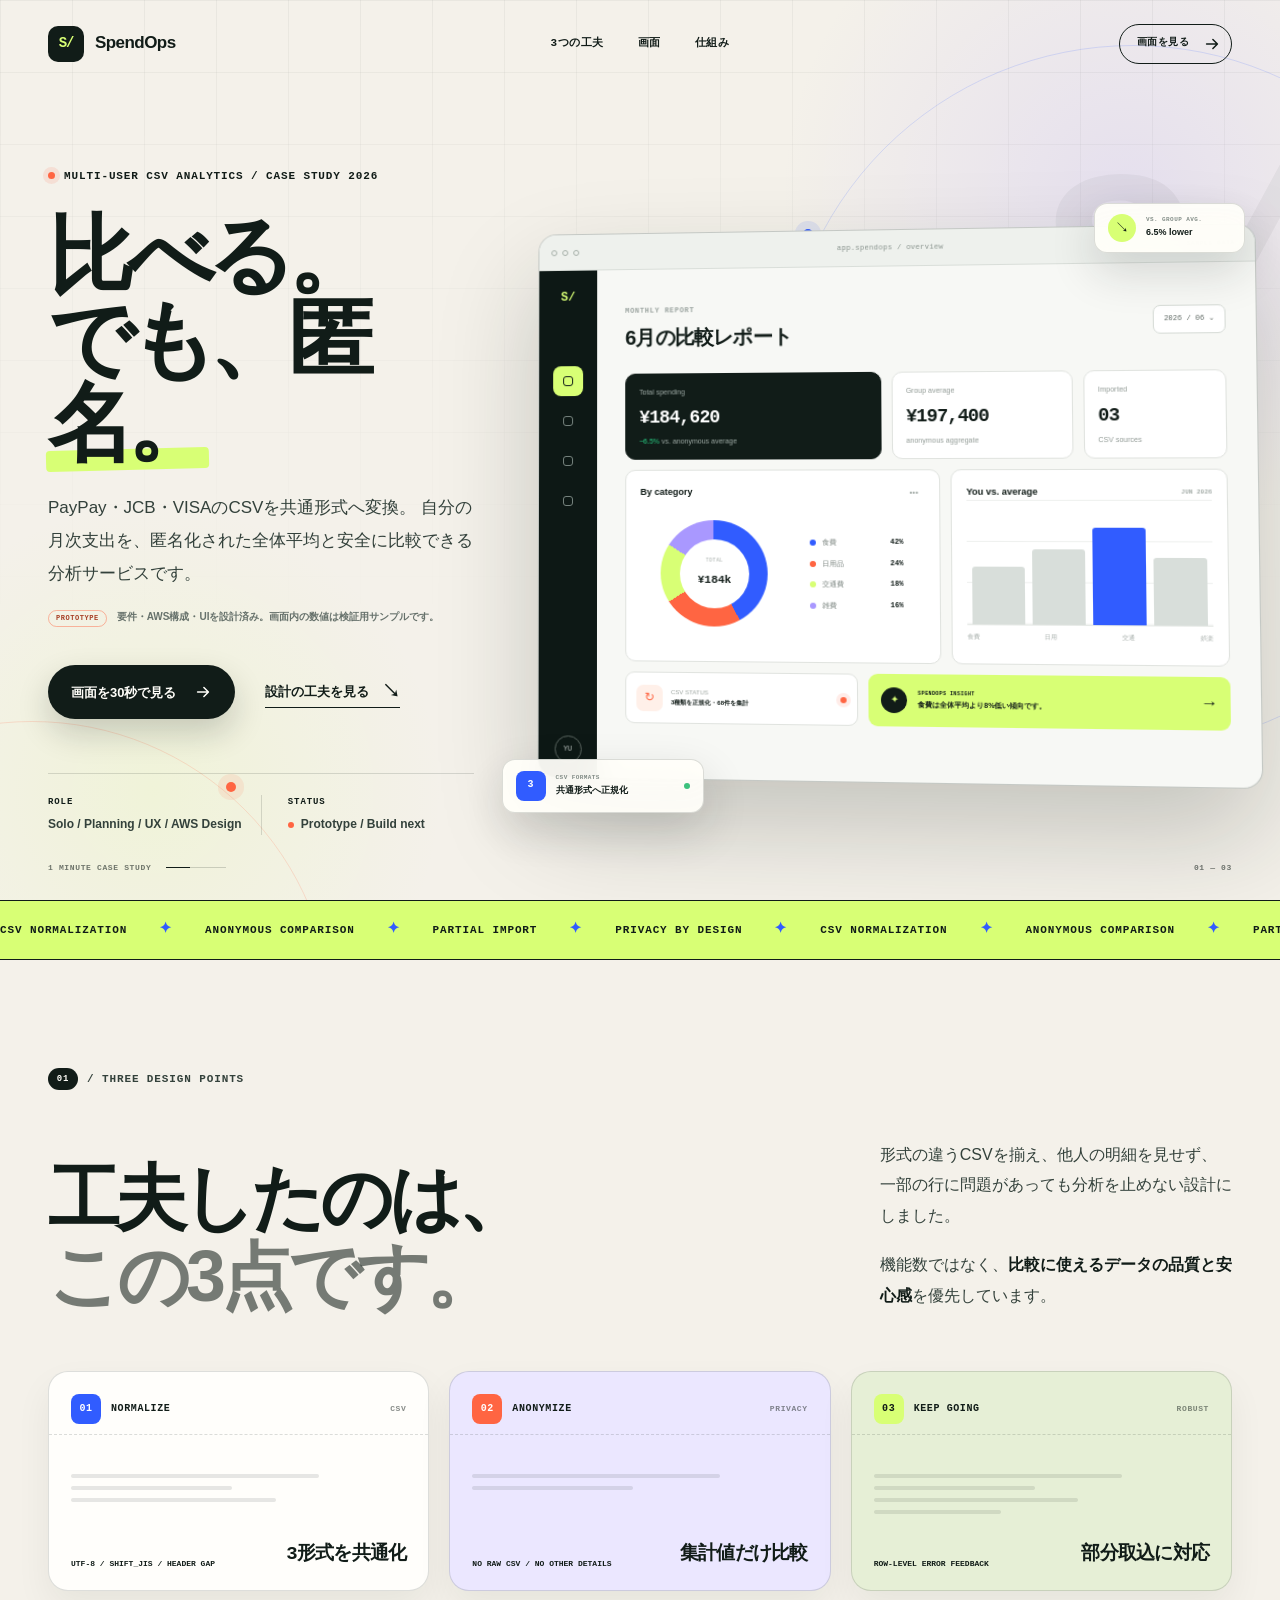
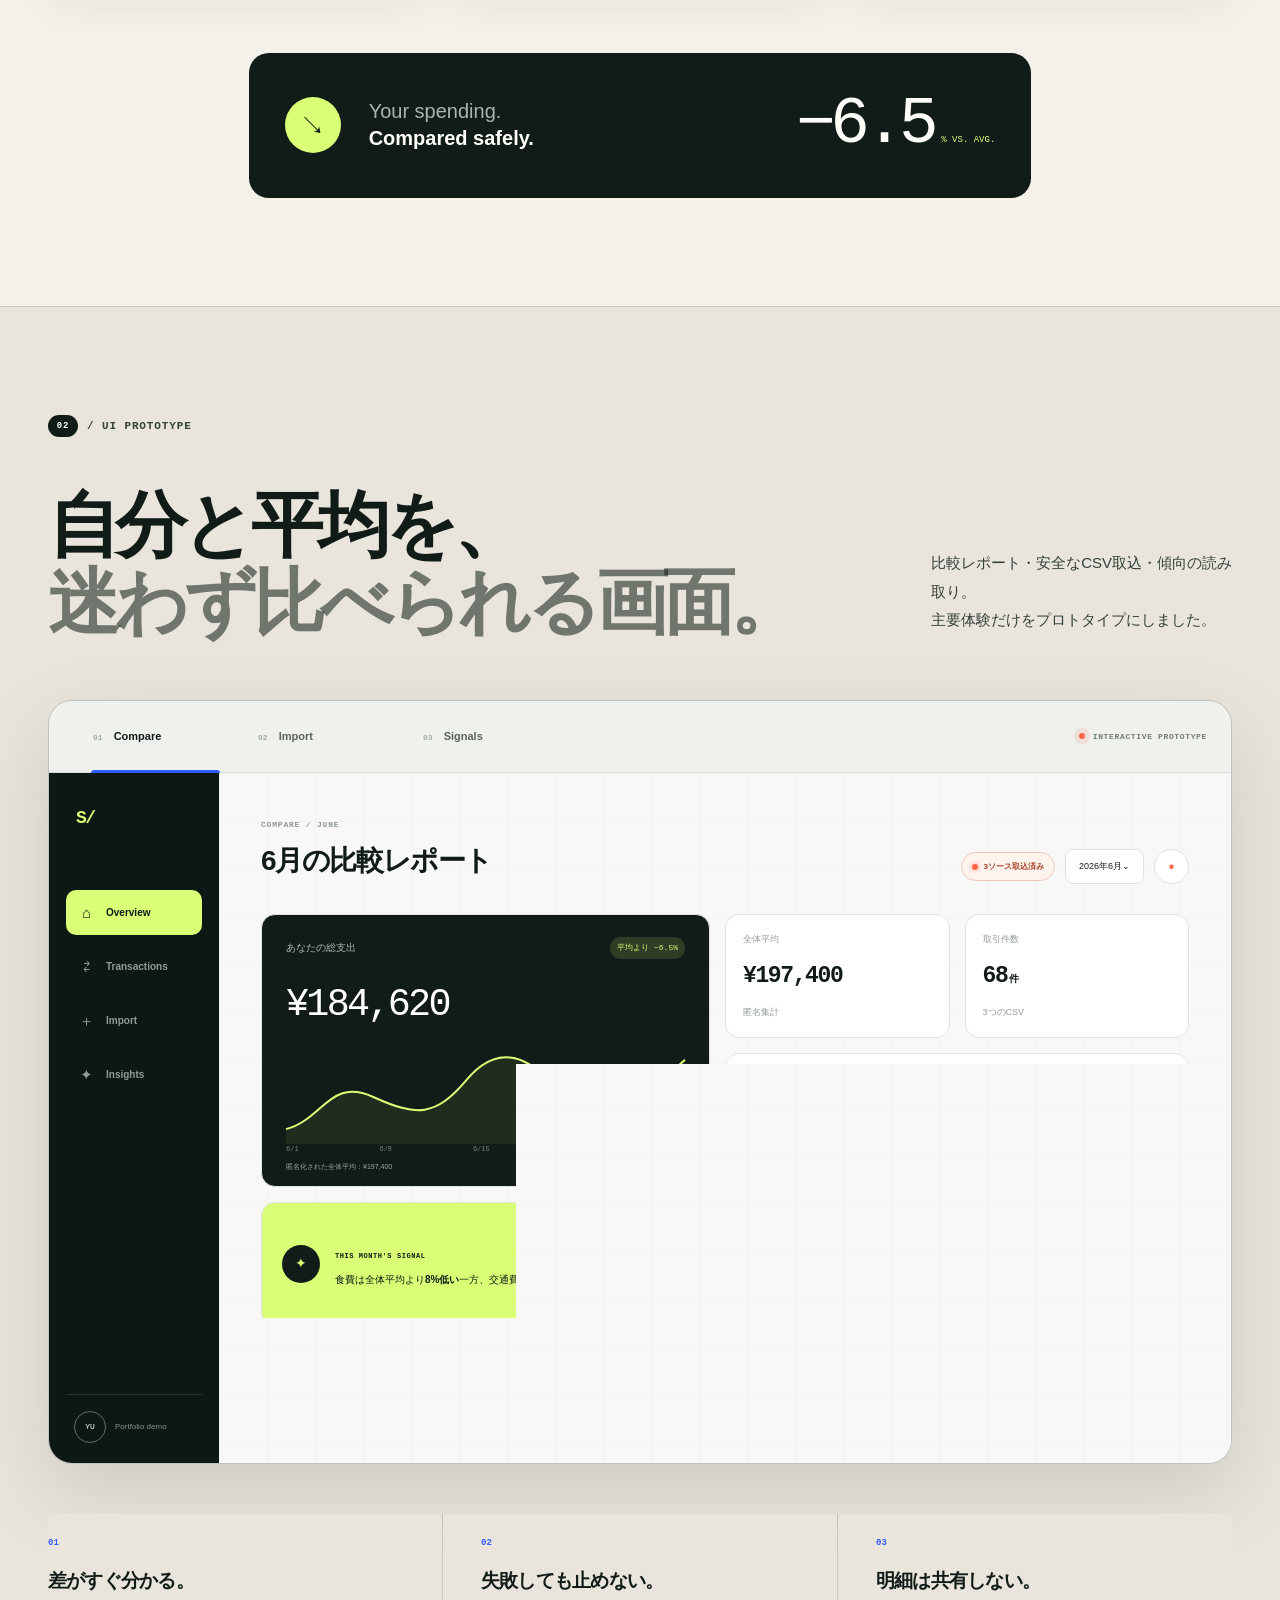
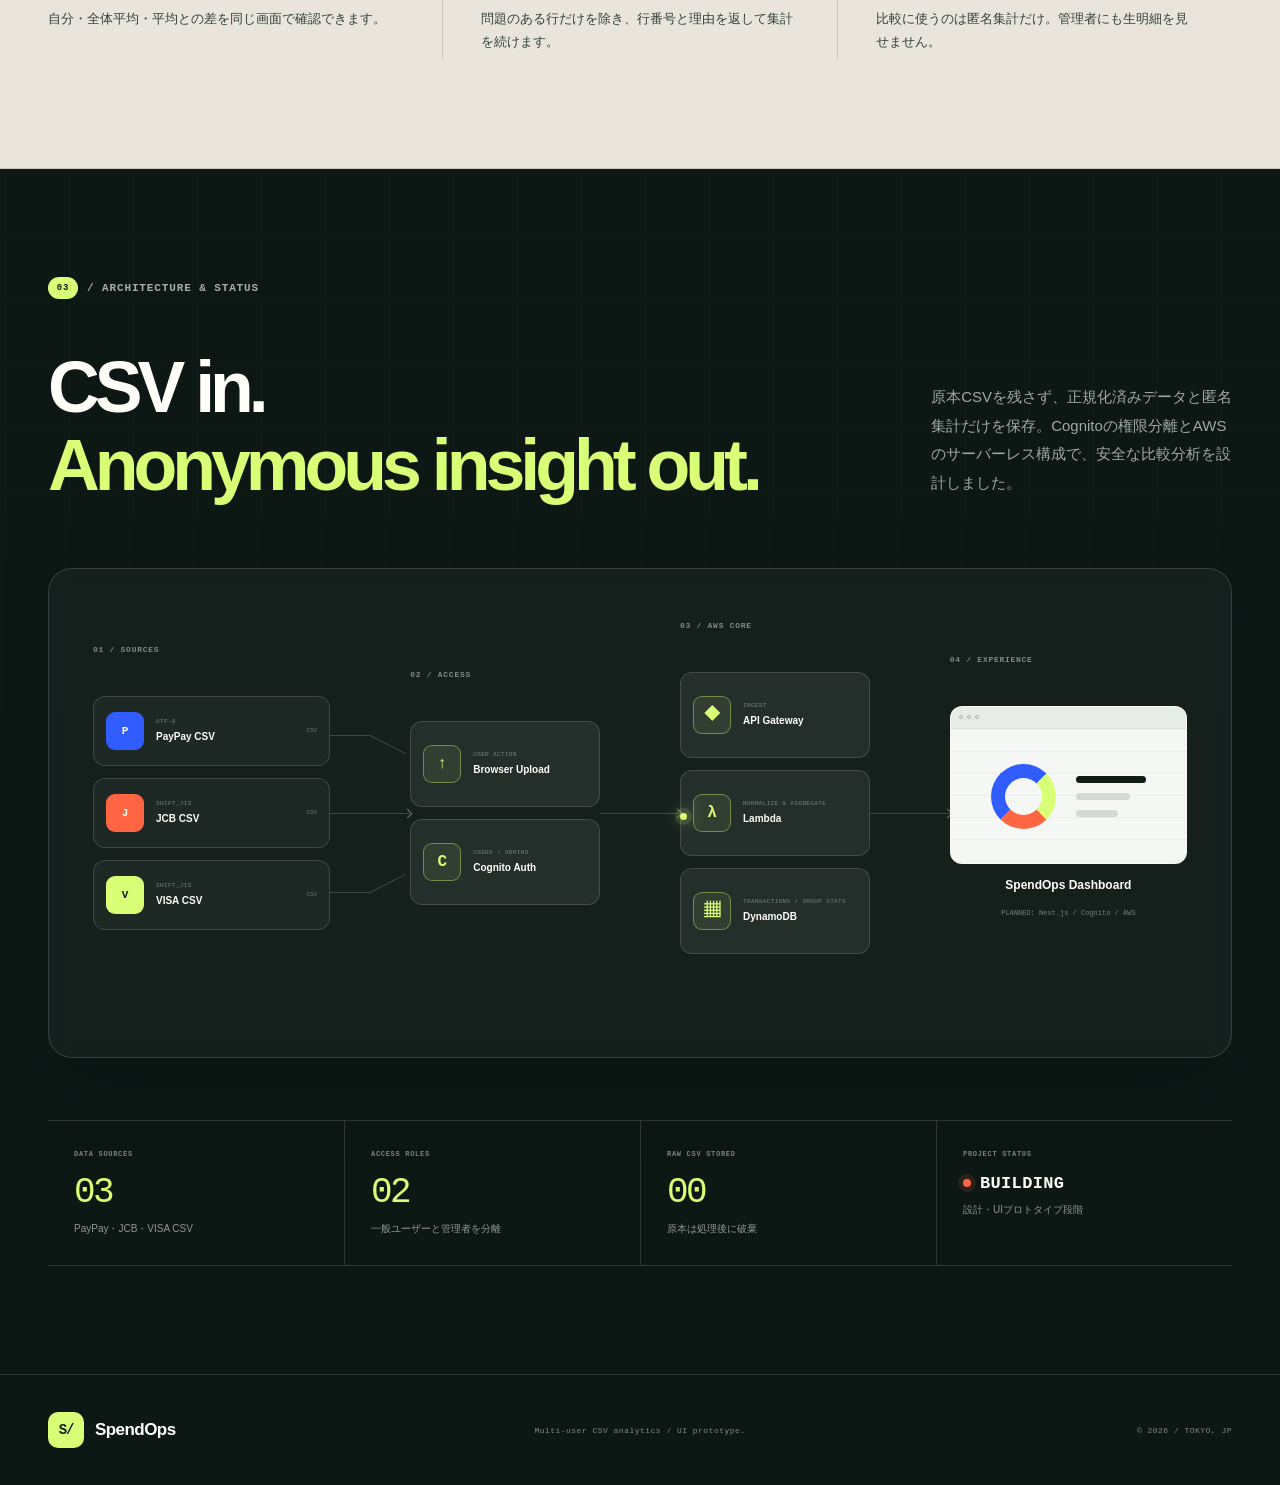
==== commit c4451be4: "add file" ====
--- a/portfolio-site/index.html
+++ b/portfolio-site/index.html
@@ -5,7 +5,7 @@
     <meta name="viewport" content="width=device-width, initial-scale=1.0" />
     <meta
       name="description"
-      content="SpendOps Dashboard — 散らばる決済データをひとつに集約し、月ごとの傾向と次の一手を可視化する支出分析ダッシュボード。"
+      content="SpendOps Dashboard — 形式の異なる支出CSVを正規化し、自分の月次支出を匿名化された全体平均と比較できる分析サービス。"
     />
     <meta name="theme-color" content="#f4f1ea" />
     <title>SpendOps Dashboard — Portfolio Case Study</title>
@@ -23,14 +23,13 @@
       </a>
 
       <nav class="global-nav" id="primary-navigation" aria-label="メインナビゲーション" data-nav>
-        <a href="#story">Story</a>
-        <a href="#experience">Experience</a>
-        <a href="#architecture">Architecture</a>
-        <a href="#process">Process</a>
+        <a href="#story">3つの工夫</a>
+        <a href="#experience">画面</a>
+        <a href="#architecture">仕組み</a>
       </nav>
 
       <a class="header-cta" href="#experience">
-        <span>Explore project</span>
+        <span>画面を見る</span>
         <svg viewBox="0 0 20 20" aria-hidden="true">
           <path d="M4 10h11M11 5l5 5-5 5" />
         </svg>
@@ -51,31 +50,30 @@
           <div class="hero-copy">
             <div class="eyebrow hero-enter" style="--delay: 0ms">
               <span class="status-dot"></span>
-              PERSONAL FINOPS / CASE STUDY 2026
+              MULTI-USER CSV ANALYTICS / CASE STUDY 2026
             </div>
 
             <h1 id="hero-title" class="hero-title hero-enter" style="--delay: 80ms">
-              支出を、<br />
-              <span class="title-accent">意思決定</span>に。
+              比べる。<br />
+              <span class="title-accent">でも、匿名。</span>
             </h1>
 
             <p class="hero-lead hero-enter" style="--delay: 160ms">
-              PayPayとJCBの支出、横浜銀行の入出金をひとつのサービスに。
-              支出と口座の動きを分けて整理し、月ごとの変化と次に見直すべきポイントを可視化する
-              サーバーレス分析ダッシュボード。
+              PayPay・JCB・VISAのCSVを共通形式へ変換。
+              自分の月次支出を、匿名化された全体平均と安全に比較できる分析サービスです。
             </p>
 
             <p class="prototype-note hero-enter" style="--delay: 200ms">
-              <span>PROTOTYPE</span> 画面内の数値はUI検証用サンプルです。MVPは現在、実装準備中です。
+              <span>PROTOTYPE</span> 要件・AWS構成・UIを設計済み。画面内の数値は検証用サンプルです。
             </p>
 
             <div class="hero-actions hero-enter" style="--delay: 240ms">
               <a class="button button-dark" href="#experience">
-                UIプロトタイプを見る
+                画面を30秒で見る
                 <svg viewBox="0 0 20 20" aria-hidden="true"><path d="M4 10h11M11 5l5 5-5 5" /></svg>
               </a>
               <a class="text-link" href="#architecture">
-                <span>仕組みを見る</span>
+                <span>設計の工夫を見る</span>
                 <span class="text-link-arrow" aria-hidden="true">↘</span>
               </a>
             </div>
@@ -83,11 +81,11 @@
             <dl class="hero-meta hero-enter" style="--delay: 320ms">
               <div>
                 <dt>ROLE</dt>
-                <dd>Solo / Planning / UX &amp; UI</dd>
+                <dd>Solo / Planning / UX / AWS Design</dd>
               </div>
               <div>
                 <dt>STATUS</dt>
-                <dd><span class="mini-status"></span> Design &amp; Prototype</dd>
+                <dd><span class="mini-status"></span> Prototype / Build next</dd>
               </div>
             </dl>
           </div>
@@ -118,7 +116,7 @@
                   <div class="dash-heading">
                     <div>
                       <span class="dash-kicker">MONTHLY REPORT</span>
-                      <h2>6月の支出</h2>
+                      <h2>6月の比較レポート</h2>
                     </div>
                     <button type="button" tabindex="-1" aria-hidden="true">2026 / 06 <span>⌄</span></button>
                   </div>
@@ -127,17 +125,17 @@
                     <div class="dash-stat dash-stat-primary">
                       <span>Total spending</span>
                       <strong>¥184,620</strong>
-                      <small><b>−12.4%</b> from last month / 銀行は別集計</small>
+                      <small><b>−6.5%</b> vs. anonymous average</small>
                     </div>
                     <div class="dash-stat">
-                      <span>Daily average</span>
-                      <strong>¥6,154</strong>
-                      <small>30 days</small>
+                      <span>Group average</span>
+                      <strong>¥197,400</strong>
+                      <small>anonymous aggregate</small>
                     </div>
                     <div class="dash-stat">
                       <span>Imported</span>
-                      <strong>68</strong>
-                      <small>transactions</small>
+                      <strong>03</strong>
+                      <small>CSV sources</small>
                     </div>
                   </div>
 
@@ -160,25 +158,24 @@
                     </div>
 
                     <div class="rhythm-panel">
-                      <div class="panel-title"><span>Weekly rhythm</span><small>JUN 01—30</small></div>
-                      <div class="mini-bars" aria-label="週ごとの支出推移">
-                        <i style="--h: 40%"></i><i style="--h: 62%"></i><i style="--h: 48%"></i>
-                        <i class="bar-focus" style="--h: 88%"></i><i style="--h: 58%"></i>
-                        <i style="--h: 70%"></i><i style="--h: 52%"></i>
+                      <div class="panel-title"><span>You vs. average</span><small>JUN 2026</small></div>
+                      <div class="mini-bars" aria-label="カテゴリ別の平均との差">
+                        <i style="--h: 52%"></i><i style="--h: 68%"></i>
+                        <i class="bar-focus" style="--h: 88%"></i><i style="--h: 61%"></i>
                       </div>
-                      <div class="bar-labels"><span>W1</span><span>W2</span><span>W3</span><span>W4</span></div>
+                      <div class="bar-labels"><span>食費</span><span>日用</span><span>交通</span><span>娯楽</span></div>
                     </div>
                   </div>
 
                   <div class="dash-bottom-row">
                     <div class="sync-card sync-card-warning">
                       <span class="sync-icon" aria-hidden="true">↻</span>
-                      <span><small>PAYPAY CSV</small><b>最終取込 6月29日・2日未取込</b></span>
+                      <span><small>CSV STATUS</small><b>3種類を正規化・68件を集計</b></span>
                       <i></i>
                     </div>
                     <div class="insight-card">
                       <span class="insight-mark" aria-hidden="true">✦</span>
-                      <p><small>SPENDOPS INSIGHT</small>外食費が先月より18%減少しています。</p>
+                      <p><small>SPENDOPS INSIGHT</small>食費は全体平均より8%低い傾向です。</p>
                       <span aria-hidden="true">→</span>
                     </div>
                   </div>
@@ -187,79 +184,78 @@
             </article>
 
             <div class="floating-card floating-card-source">
-              <span class="source-icon source-pay">P</span>
-              <span><small>PAYPAY CSV</small><strong>32件を取込済み</strong></span>
+              <span class="source-icon source-pay">3</span>
+              <span><small>CSV FORMATS</small><strong>共通形式へ正規化</strong></span>
               <i></i>
             </div>
 
             <div class="floating-card floating-card-change">
               <span class="change-arrow">↘</span>
-              <span><small>VS. LAST MONTH</small><strong>12.4% less</strong></span>
+              <span><small>VS. GROUP AVG.</small><strong>6.5% lower</strong></span>
             </div>
           </div>
         </div>
 
         <div class="shell hero-foot">
-          <span>SCROLL TO DISCOVER</span>
+          <span>1 MINUTE CASE STUDY</span>
           <span class="scroll-line" aria-hidden="true"><i></i></span>
-          <span>01 — 07</span>
+          <span>01 — 03</span>
         </div>
       </section>
 
       <div class="signal-strip" aria-label="SpendOpsの主要テーマ">
         <div class="signal-track">
-          <span>MONTHLY CLARITY</span><i>✦</i><span>SMART IMPORT</span><i>✦</i>
-          <span>SERVERLESS DESIGN</span><i>✦</i><span>PRIVACY FIRST</span><i>✦</i>
-          <span aria-hidden="true">MONTHLY CLARITY</span><i aria-hidden="true">✦</i>
-          <span aria-hidden="true">SMART IMPORT</span><i aria-hidden="true">✦</i>
-          <span aria-hidden="true">SERVERLESS DESIGN</span><i aria-hidden="true">✦</i>
-          <span aria-hidden="true">PRIVACY FIRST</span><i aria-hidden="true">✦</i>
+          <span>CSV NORMALIZATION</span><i>✦</i><span>ANONYMOUS COMPARISON</span><i>✦</i>
+          <span>PARTIAL IMPORT</span><i>✦</i><span>PRIVACY BY DESIGN</span><i>✦</i>
+          <span aria-hidden="true">CSV NORMALIZATION</span><i aria-hidden="true">✦</i>
+          <span aria-hidden="true">ANONYMOUS COMPARISON</span><i aria-hidden="true">✦</i>
+          <span aria-hidden="true">PARTIAL IMPORT</span><i aria-hidden="true">✦</i>
+          <span aria-hidden="true">PRIVACY BY DESIGN</span><i aria-hidden="true">✦</i>
         </div>
       </div>
 
       <section class="story section" id="story" aria-labelledby="story-title">
         <div class="shell">
-          <div class="section-label reveal"><span>01</span> / THE STORY</div>
+          <div class="section-label reveal"><span>01</span> / THREE DESIGN POINTS</div>
           <div class="story-heading-grid">
             <h2 id="story-title" class="display-title reveal">
-              お金の流れは、<br />
-              <span>ひとつの場所では見えない。</span>
+              工夫したのは、<br />
+              <span>この3点です。</span>
             </h2>
             <div class="story-intro reveal">
               <p>
-                決済アプリ、カード、銀行。それぞれに履歴はあるのに、
-                月全体を振り返ろうとすると、数字はばらばらなままです。
+                形式の違うCSVを揃え、他人の明細を見せず、
+                一部の行に問題があっても分析を止めない設計にしました。
               </p>
               <p>
-                SpendOpsは「記録すること」ではなく、
-                <strong>振り返りから次の選択をつくること</strong>を目的に設計しました。
+                機能数ではなく、<strong>比較に使えるデータの品質と安心感</strong>を優先しています。
               </p>
             </div>
           </div>
 
           <div class="fragment-grid">
             <article class="fragment-card fragment-paypay reveal">
-              <div class="fragment-top"><span class="source-icon source-pay">P</span><span>PAYPAY</span><small>CSV</small></div>
+              <div class="fragment-top"><span class="source-icon source-pay">01</span><span>NORMALIZE</span><small>CSV</small></div>
               <div class="receipt-lines" aria-hidden="true"><i></i><i></i><i></i></div>
-              <div class="fragment-amount"><small>JUN 28 / FOOD</small><strong>− ¥1,280</strong></div>
+              <div class="fragment-amount"><small>UTF-8 / SHIFT_JIS / HEADER GAP</small><strong>3形式を共通化</strong></div>
             </article>
 
             <article class="fragment-card fragment-jcb reveal">
-              <div class="fragment-top"><span class="source-icon source-card">J</span><span>JCB CARD</span><small>GMAIL</small></div>
+              <div class="fragment-top"><span class="source-icon source-card">02</span><span>ANONYMIZE</span><small>PRIVACY</small></div>
               <div class="receipt-lines" aria-hidden="true"><i></i><i></i></div>
-              <div class="fragment-amount"><small>JUN 26 / DAILY</small><strong>− ¥6,840</strong></div>
+              <div class="fragment-amount"><small>NO RAW CSV / NO OTHER DETAILS</small><strong>集計値だけ比較</strong></div>
             </article>
 
             <article class="fragment-card fragment-bank reveal">
-              <div class="fragment-top"><span class="source-icon source-bank">Y</span><span>YOKOHAMA BANK</span><small>GMAIL</small></div>
+              <div class="fragment-top"><span class="source-icon source-bank">03</span><span>KEEP GOING</span><small>ROBUST</small></div>
               <div class="receipt-lines" aria-hidden="true"><i></i><i></i><i></i><i></i></div>
-              <div class="fragment-amount"><small>JUN 24 / TRANSFER</small><strong>± ¥24,000</strong></div>
+              <div class="fragment-amount"><small>ROW-LEVEL ERROR FEEDBACK</small><strong>部分取込に対応</strong></div>
             </article>
 
             <div class="fragment-result reveal">
               <span class="result-arrow" aria-hidden="true">↘</span>
-              <p>Three sources.<br /><strong>One clear home.</strong></p>
-              <div class="result-number"><span>06</span><small>/ 2026</small></div>
+              <p>Your spending.<br /><strong>Compared safely.</strong></p>
+              <div class="result-number"><span>−6.5</span><small>% VS. AVG.</small></div>
             </div>
           </div>
         </div>
@@ -267,23 +263,23 @@
 
       <section class="experience section" id="experience" aria-labelledby="experience-title">
         <div class="shell">
-          <div class="section-label reveal"><span>02</span> / PRODUCT EXPERIENCE</div>
+          <div class="section-label reveal"><span>02</span> / UI PROTOTYPE</div>
           <div class="experience-heading">
-            <h2 id="experience-title" class="display-title reveal">数字を眺めて終わらない。<br /><span>気づきまで、ひとつの画面で。</span></h2>
-            <p class="reveal">月別レポート・CSV取込・改善インサイト。<br />3つの主要画面をUIプロトタイプで切り替えられます。</p>
+            <h2 id="experience-title" class="display-title reveal">自分と平均を、<br /><span>迷わず比べられる画面。</span></h2>
+            <p class="reveal">比較レポート・安全なCSV取込・傾向の読み取り。<br />主要体験だけをプロトタイプにしました。</p>
           </div>
 
           <div class="product-demo reveal" data-product-demo>
             <div class="demo-toolbar">
               <div class="demo-tabs" role="tablist" aria-label="画面サンプルの切り替え">
                 <button type="button" role="tab" aria-selected="true" aria-controls="panel-report" id="tab-report" data-demo-tab="report">
-                  <span>01</span> Monthly report
+                  <span>01</span> Compare
                 </button>
                 <button type="button" role="tab" aria-selected="false" aria-controls="panel-import" id="tab-import" tabindex="-1" data-demo-tab="import">
-                  <span>02</span> Smart import
+                  <span>02</span> Import
                 </button>
                 <button type="button" role="tab" aria-selected="false" aria-controls="panel-insight" id="tab-insight" tabindex="-1" data-demo-tab="insight">
-                  <span>03</span> Insights
+                  <span>03</span> Signals
                 </button>
               </div>
               <span class="prototype-label"><i></i> INTERACTIVE PROTOTYPE</span>
@@ -302,19 +298,19 @@
               <div class="demo-screen">
                 <section class="demo-panel is-active" id="panel-report" role="tabpanel" aria-labelledby="tab-report" data-demo-panel="report">
                   <div class="screen-header">
-                    <div><span>OVERVIEW / JUNE</span><h3>おかえりなさい。</h3></div>
-                    <div class="screen-actions"><span class="import-warning"><i></i>PayPay 2日未取込</span><button type="button" tabindex="-1" aria-hidden="true">2026年6月⌄</button><span class="bell">•</span></div>
+                    <div><span>COMPARE / JUNE</span><h3>6月の比較レポート</h3></div>
+                    <div class="screen-actions"><span class="import-warning"><i></i>3ソース取込済み</span><button type="button" tabindex="-1" aria-hidden="true">2026年6月⌄</button><span class="bell">•</span></div>
                   </div>
                   <div class="report-grid">
                     <article class="report-total">
-                      <div><span>今月の総支出</span><small class="trend-down">↘ 12.4%</small></div>
+                      <div><span>あなたの総支出</span><small class="trend-down">平均より −6.5%</small></div>
                       <strong>¥184,620</strong>
                       <div class="sparkline" aria-label="月内の支出推移"><svg viewBox="0 0 320 80" preserveAspectRatio="none"><path class="spark-fill" d="M0 68 C30 60 35 26 70 42 S120 58 145 28 S195 8 220 38 S275 53 320 12 L320 80 L0 80 Z"/><path class="spark-line" d="M0 68 C30 60 35 26 70 42 S120 58 145 28 S195 8 220 38 S275 53 320 12"/></svg></div>
                       <div class="spark-labels"><span>6/1</span><span>6/8</span><span>6/15</span><span>6/22</span><span>6/30</span></div>
-                      <small class="report-scope-note">※ 銀行の入出金は総支出に含みません</small>
-                    </article>
-                    <article class="report-mini"><span>1日平均</span><strong>¥6,154</strong><small>月間予算内</small></article>
-                    <article class="report-mini"><span>取引件数</span><strong>68<em>件</em></strong><small>2つの支出元</small></article>
+                      <small class="report-scope-note">匿名化された全体平均：¥197,400</small>
+                    </article>
+                    <article class="report-mini"><span>全体平均</span><strong>¥197,400</strong><small>匿名集計</small></article>
+                    <article class="report-mini"><span>取引件数</span><strong>68<em>件</em></strong><small>3つのCSV</small></article>
                     <article class="report-categories">
                       <div class="card-heading"><span>カテゴリ別</span><button type="button" tabindex="-1" aria-hidden="true">詳細を見る ↗</button></div>
                       <div class="category-list">
@@ -326,14 +322,14 @@
                     </article>
                     <article class="report-insight">
                       <span class="insight-mark">✦</span>
-                      <div><small>THIS MONTH'S SIGNAL</small><p>週末の外食費が<strong>先月比18%減少</strong>。月間予算内で着地しました。</p></div>
+                      <div><small>THIS MONTH'S SIGNAL</small><p>食費は全体平均より<strong>8%低い</strong>一方、交通費は12%高い傾向です。</p></div>
                     </article>
                   </div>
                 </section>
 
                 <section class="demo-panel" id="panel-import" role="tabpanel" aria-labelledby="tab-import" data-demo-panel="import" hidden>
                   <div class="screen-header">
-                    <div><span>DATA / IMPORT</span><h3>PayPay CSVを取り込む</h3></div>
+                    <div><span>DATA / IMPORT</span><h3>支出CSVを取り込む</h3></div>
                     <span class="import-history-link">取込履歴 12件 ↗</span>
                   </div>
                   <div class="import-layout">
@@ -342,12 +338,12 @@
                       <h4>ファイルをドロップ</h4>
                       <p>または、ファイルを選択してください</p>
                       <button type="button" tabindex="-1" aria-hidden="true">CSVを選択</button>
-                      <small>PAYPAY TRANSACTION CSV</small>
+                      <small>PAYPAY / JCB / VISA CSV</small>
                     </div>
                     <div class="import-guide">
                       <span>BEFORE YOU IMPORT</span>
                       <h4>取り込む前に、<br />内容を確認できます。</h4>
-                      <ul><li><i>✓</i> 日付・金額・店舗名をプレビュー</li><li><i>✓</i> 重複候補を自動検出</li><li><i>✓</i> エラー行だけを切り分け</li></ul>
+                      <ul><li><i>✓</i> 文字コードと形式を自動判定</li><li><i>✓</i> 日付・金額・店舗名を共通化</li><li><i>✓</i> エラー行以外はそのまま集計</li></ul>
                     </div>
                     <div class="import-status-row">
                       <article><span class="status-symbol success">✓</span><span><small>SUCCESS</small><strong>32</strong></span><em>取込成功</em></article>
@@ -359,21 +355,21 @@
 
                 <section class="demo-panel" id="panel-insight" role="tabpanel" aria-labelledby="tab-insight" data-demo-panel="insight" hidden>
                   <div class="screen-header">
-                    <div><span>ANALYSIS / SIGNALS</span><h3>今月の気づき</h3></div>
+                    <div><span>ANALYSIS / SIGNALS</span><h3>平均との違い</h3></div>
                     <span class="analysis-period">JUN 01 — 30</span>
                   </div>
                   <div class="insights-layout">
                     <article class="insight-hero-card">
-                      <div class="insight-orb"><span>−18%</span><small>DINING OUT</small></div>
-                      <div><span>GOOD SIGNAL</span><h4>外食費が、<br />いいペースです。</h4><p>先月の同じ時点と比べて、外食費が¥8,420減少しています。</p></div>
+                      <div class="insight-orb"><span>−8%</span><small>VS. AVG.</small></div>
+                      <div><span>YOUR STRENGTH</span><h4>食費は、<br />平均より低めです。</h4><p>個人の明細を公開せず、匿名化した集計値だけで傾向を比較します。</p></div>
                     </article>
                     <article class="insight-action-card">
-                      <span>NEXT ACTION</span><h4>次月は週2回の自炊で、<br />月間目標へ。</h4><div class="goal-meter"><i></i></div><div><small>6月 ¥77,540</small><small>7月目標 ¥72,000</small></div>
+                      <span>CHECK NEXT</span><h4>交通費は平均より12%高め。<br />利用内訳を確認。</h4><div class="goal-meter"><i></i></div><div><small>あなた ¥33,230</small><small>平均 ¥29,670</small></div>
                     </article>
                     <article class="insight-pattern-card">
                       <div class="card-heading"><span>支出のリズム</span><small>WEEKLY</small></div>
                       <div class="pattern-days"><i style="--v:.4"><small>M</small></i><i style="--v:.56"><small>T</small></i><i style="--v:.35"><small>W</small></i><i style="--v:.65"><small>T</small></i><i style="--v:.82"><small>F</small></i><i class="peak" style="--v:1"><small>S</small></i><i style="--v:.7"><small>S</small></i></div>
-                      <p>土曜日の支出が平均より<strong>24%高い</strong>傾向です。</p>
+                      <p>土曜日の支出が全体平均より<strong>14%高い</strong>傾向です。</p>
                     </article>
                   </div>
                 </section>
@@ -382,38 +378,9 @@
           </div>
 
           <div class="feature-notes">
-            <article class="reveal"><span>01</span><h3>月を、ひと目で。</h3><p>総支出・前月比・1日平均・カテゴリ構成を、迷わず読める優先順位で設計。</p></article>
-            <article class="reveal"><span>02</span><h3>安心して、取り込める。</h3><p>プレビュー、重複検出、エラー件数まで見せて「入ったか分からない」をなくします。</p></article>
-            <article class="reveal"><span>03</span><h3>数字を、行動へ。</h3><p>変化を説明するだけでなく、次に試せる小さなアクションまで提示します。</p></article>
-          </div>
-        </div>
-      </section>
-
-      <section class="decision section" aria-labelledby="decision-title">
-        <div class="shell decision-grid">
-          <div>
-            <div class="section-label reveal"><span>03</span> / DESIGN DECISION</div>
-            <h2 id="decision-title" class="display-title reveal">完全自動より、<br /><span>正確な準自動。</span></h2>
-          </div>
-          <div class="decision-copy reveal">
-            <p class="decision-lead">“できること”ではなく、<br />“信頼できること”から設計する。</p>
-            <p>PayPayはメールから店舗名や支出情報を安定して取得できない。そこで不確実な自動解析を追わず、CSV取込へ切り替えました。</p>
-            <p>代わりに、最終取込日・未取込警告・重複検出を丁寧に設計。自動化率ではなく、日常で安心して使える確実性を選びました。</p>
-          </div>
-        </div>
-        <div class="shell tradeoff-visual reveal">
-          <div class="tradeoff-old">
-            <span>ORIGINAL IDEA</span>
-            <h3>Everything automatic</h3>
-            <div class="old-flow"><i>PayPay</i><b>→</b><i>Gmail</i><b>→</b><i class="uncertain">?</i></div>
-            <small>不安定なメール解析</small>
-          </div>
-          <div class="tradeoff-pivot"><span>PIVOT</span><i>↘</i></div>
-          <div class="tradeoff-new">
-            <span>CHOSEN APPROACH</span>
-            <h3>Accurate by design</h3>
-            <div class="new-flow"><i>PayPay</i><b>→</b><i>CSV</i><b>→</b><i class="certain">✓</i></div>
-            <small>見える・確認できる・重複候補に気づける</small>
+            <article class="reveal"><span>01</span><h3>差がすぐ分かる。</h3><p>自分・全体平均・平均との差を同じ画面で確認できます。</p></article>
+            <article class="reveal"><span>02</span><h3>失敗しても止めない。</h3><p>問題のある行だけを除き、行番号と理由を返して集計を続けます。</p></article>
+            <article class="reveal"><span>03</span><h3>明細は共有しない。</h3><p>比較に使うのは匿名集計だけ。管理者にも生明細を見せません。</p></article>
           </div>
         </div>
       </section>
@@ -423,26 +390,26 @@
         <div class="shell">
           <div class="architecture-heading">
             <div>
-              <div class="section-label section-label-light reveal"><span>04</span> / ARCHITECTURE</div>
-              <h2 id="architecture-title" class="display-title reveal">Signals in.<br /><span>Clarity out.</span></h2>
-            </div>
-            <p class="reveal">データの入口は違っても、処理は小さく、責務は明確に。AWSのマネージドサービスを組み合わせたサーバーレス設計です。</p>
+              <div class="section-label section-label-light reveal"><span>03</span> / ARCHITECTURE &amp; STATUS</div>
+              <h2 id="architecture-title" class="display-title reveal">CSV in.<br /><span>Anonymous insight out.</span></h2>
+            </div>
+            <p class="reveal">原本CSVを残さず、正規化済みデータと匿名集計だけを保存。Cognitoの権限分離とAWSのサーバーレス構成で、安全な比較分析を設計しました。</p>
           </div>
 
           <div class="architecture-map reveal" aria-label="SpendOpsのシステム構成図">
             <div class="flow-column source-column">
               <span class="flow-label">01 / SOURCES</span>
-              <article><span class="arch-icon arch-pay">P</span><div><small>EXPENSE</small><strong>PayPay CSV</strong></div><i>FILE</i></article>
-              <article><span class="arch-icon arch-card">J</span><div><small>EXPENSE</small><strong>JCB Gmail</strong></div><i>MAIL</i></article>
-              <article><span class="arch-icon arch-bank">Y</span><div><small>IN / OUT — SEPARATE</small><strong>Bank Gmail</strong></div><i>MAIL</i></article>
+              <article><span class="arch-icon arch-pay">P</span><div><small>UTF-8</small><strong>PayPay CSV</strong></div><i>CSV</i></article>
+              <article><span class="arch-icon arch-card">J</span><div><small>SHIFT_JIS</small><strong>JCB CSV</strong></div><i>CSV</i></article>
+              <article><span class="arch-icon arch-bank">V</span><div><small>SHIFT_JIS</small><strong>VISA CSV</strong></div><i>CSV</i></article>
             </div>
 
             <div class="flow-connector connector-one" aria-hidden="true"><span></span><span></span><span></span><b></b></div>
 
             <div class="flow-column intake-column">
-              <span class="flow-label">02 / INTAKE</span>
-              <article class="arch-service"><span class="aws-cube">↑</span><div><small>PAYPAY / MANUAL</small><strong>Browser Upload</strong></div></article>
-              <article class="arch-service"><span class="aws-cube">G</span><div><small>JCB &amp; BANK / 30 MIN</small><strong>Gmail + GAS</strong></div></article>
+              <span class="flow-label">02 / ACCESS</span>
+              <article class="arch-service"><span class="aws-cube">↑</span><div><small>USER ACTION</small><strong>Browser Upload</strong></div></article>
+              <article class="arch-service"><span class="aws-cube">C</span><div><small>USERS / ADMINS</small><strong>Cognito Auth</strong></div></article>
               <span class="flow-pulse" aria-hidden="true"></span>
             </div>
 
@@ -451,8 +418,8 @@
             <div class="flow-column data-column">
               <span class="flow-label">03 / AWS CORE</span>
               <article class="arch-service"><span class="aws-cube">◆</span><div><small>INGEST</small><strong>API Gateway</strong></div></article>
-              <article class="arch-service"><span class="aws-cube">λ</span><div><small>VALIDATE &amp; STORE</small><strong>Lambda</strong></div></article>
-              <article class="arch-service arch-storage"><span class="aws-cube">▦</span><div><small>FILTERED CSV / TRANSACTIONS</small><strong>S3 + DynamoDB</strong></div></article>
+              <article class="arch-service"><span class="aws-cube">λ</span><div><small>NORMALIZE &amp; AGGREGATE</small><strong>Lambda</strong></div></article>
+              <article class="arch-service arch-storage"><span class="aws-cube">▦</span><div><small>TRANSACTIONS / GROUP STATS</small><strong>DynamoDB</strong></div></article>
             </div>
 
             <div class="flow-connector connector-three" aria-hidden="true"><b></b></div>
@@ -464,82 +431,25 @@
                 <div class="arch-view-body"><span class="mini-donut"></span><div><i></i><i></i><i></i></div></div>
               </article>
               <strong>SpendOps Dashboard</strong>
-              <small>PLANNED: Next.js / Cognito</small>
+              <small>PLANNED: Next.js / Cognito / AWS</small>
             </div>
           </div>
 
           <div class="architecture-meta">
-            <div class="reveal"><span>SYNC DESIGN</span><strong>30<small>min</small></strong><p>JCB・銀行メールを定期処理</p></div>
-            <div class="reveal"><span>DATA SOURCES</span><strong>03</strong><p>CSVとメールを適材適所で統合</p></div>
-            <div class="reveal"><span>CORE CATEGORIES</span><strong>04</strong><p>食費・交通費・日用品・雑費</p></div>
+            <div class="reveal"><span>DATA SOURCES</span><strong>03</strong><p>PayPay・JCB・VISA CSV</p></div>
+            <div class="reveal"><span>ACCESS ROLES</span><strong>02</strong><p>一般ユーザーと管理者を分離</p></div>
+            <div class="reveal"><span>RAW CSV STORED</span><strong>00</strong><p>原本は処理後に破棄</p></div>
             <div class="reveal architecture-status"><span>PROJECT STATUS</span><strong><i></i> BUILDING</strong><p>設計・UIプロトタイプ段階</p></div>
           </div>
         </div>
       </section>
 
-      <section class="privacy section" aria-labelledby="privacy-title">
-        <div class="shell privacy-layout">
-          <div class="privacy-copy">
-            <div class="section-label reveal"><span>05</span> / PRIVACY BY DESIGN</div>
-            <h2 id="privacy-title" class="display-title reveal">守ることも、<br /><span>機能のひとつ。</span></h2>
-            <p class="reveal">金融データを扱うからこそ、保存する情報は必要最小限に。利便性だけでなく「保存しない」という設計判断も、体験の一部です。</p>
-            <div class="privacy-tags reveal"><span>MINIMUM DATA</span><span>SECRET TOKEN</span><span>NO RAW EMAIL</span></div>
-          </div>
-
-          <div class="privacy-card reveal">
-            <div class="privacy-card-head"><span>DATA POLICY / 01</span><i class="privacy-lock">⌁</i></div>
-            <div class="policy-row policy-keep"><span class="policy-symbol">✓</span><div><small>KEEP ONLY WHAT MATTERS</small><strong>日付・金額・店舗・カテゴリ</strong></div></div>
-            <div class="policy-divider"><span>THE BOUNDARY</span></div>
-            <div class="policy-row policy-never"><span class="policy-symbol">×</span><div><small>NEVER STORE</small><strong>カード番号・認証情報・メール本文全文</strong></div></div>
-            <p>ログにも個人情報を残さず、GASからAPI Gatewayへの送信は秘密トークンで保護する方針です。</p>
-          </div>
-        </div>
-      </section>
-
-      <section class="process section" id="process" aria-labelledby="process-title">
-        <div class="shell">
-          <div class="process-heading">
-            <div>
-              <div class="section-label reveal"><span>06</span> / PROCESS &amp; SCOPE</div>
-              <h2 id="process-title" class="display-title reveal">完成を装わず、<br /><span>現在地まで見せる。</span></h2>
-            </div>
-            <p class="reveal">このプロジェクトは現在、要件・アーキテクチャ・UIプロトタイプを固めた開発中のケーススタディです。</p>
-          </div>
-
-          <ol class="process-list">
-            <li class="is-done reveal"><span>01</span><div><small>DISCOVER</small><h3>課題・取得制約の整理</h3><p>決済ごとの取得方法と、保存すべき最小データを定義。</p></div><b>DONE</b></li>
-            <li class="is-done reveal"><span>02</span><div><small>DEFINE</small><h3>要件・AWS構成設計</h3><p>準自動取込と月次分析を中心にMVPの範囲を設計。</p></div><b>DONE</b></li>
-            <li class="is-current reveal"><span>03</span><div><small>DESIGN</small><h3>UIプロトタイプ</h3><p>支出を理解しやすい情報設計とビジュアルを検証。</p></div><b>NOW</b></li>
-            <li class="reveal"><span>04</span><div><small>BUILD</small><h3>フロント・API実装</h3><p>Next.jsとAWSサーバーレス構成で段階的に実装。</p></div><b>NEXT</b></li>
-          </ol>
-
-          <div class="stack-row reveal">
-            <span class="stack-label">PLANNED MVP STACK</span>
-            <div><span>Next.js</span><span>JavaScript</span><span>Tailwind CSS</span><span>Python</span><span>AWS Lambda</span><span>DynamoDB</span><span>S3</span><span>Cognito</span><span>Gmail</span><span>Google Apps Script</span></div>
-          </div>
-          <div class="next-phase reveal"><span>NEXT PHASE / AWS COST EXPLORER</span><p>MVPでは生活費分析を優先。次のフェーズでAWS利用料金も同じ画面へ統合する構想です。</p></div>
-        </div>
-      </section>
-
-      <section class="closing" aria-labelledby="closing-title">
-        <div class="closing-orbit" aria-hidden="true"></div>
-        <div class="shell closing-inner">
-          <span class="closing-kicker reveal">SPENDOPS / PERSONAL FINOPS</span>
-          <h2 id="closing-title" class="reveal">Make spending<br /><em>understandable.</em></h2>
-          <p class="reveal">支出の履歴を、<br />次の選択につながる手がかりへ。</p>
-          <div class="closing-actions reveal">
-            <a class="button button-lime" href="#process">開発プロセスを見る <span>↗</span></a>
-            <a class="closing-link" href="#top">ページ上部へ <span>↑</span></a>
-          </div>
-        </div>
-        <div class="closing-word" aria-hidden="true">SPENDOPS</div>
-      </section>
     </main>
 
     <footer class="site-footer">
       <div class="shell">
         <a class="brand footer-brand" href="#top"><span class="brand-mark">S/</span><span class="brand-name">SpendOps</span></a>
-        <p>Portfolio case study site / UI prototype.</p>
+        <p>Multi-user CSV analytics / UI prototype.</p>
         <span>© <span data-year>2026</span> / TOKYO, JP</span>
       </div>
     </footer>
--- a/portfolio-site/styles.css
+++ b/portfolio-site/styles.css
@@ -4163,3 +4163,56 @@
     transform: none;
   }
 }
+
+/* Compact case-study layout: keep the original visual language while reducing reading time. */
+[hidden] {
+  display: none !important;
+}
+
+.story.section,
+.experience.section,
+.architecture.section {
+  padding-block: 108px;
+}
+
+.story .fragment-grid {
+  margin-top: 56px;
+}
+
+.story .fragment-card {
+  min-height: 220px;
+}
+
+.experience .product-demo {
+  margin-top: 58px;
+}
+
+.experience .feature-notes {
+  margin-top: 50px;
+}
+
+.architecture .architecture-map {
+  margin-top: 64px;
+}
+
+.site-footer .shell {
+  min-height: 110px;
+}
+
+@media (max-width: 760px) {
+  .story.section,
+  .experience.section,
+  .architecture.section {
+    padding-block: 76px;
+  }
+
+  .story .fragment-grid,
+  .experience .product-demo,
+  .architecture .architecture-map {
+    margin-top: 42px;
+  }
+
+  .story .fragment-card {
+    min-height: 190px;
+  }
+}
